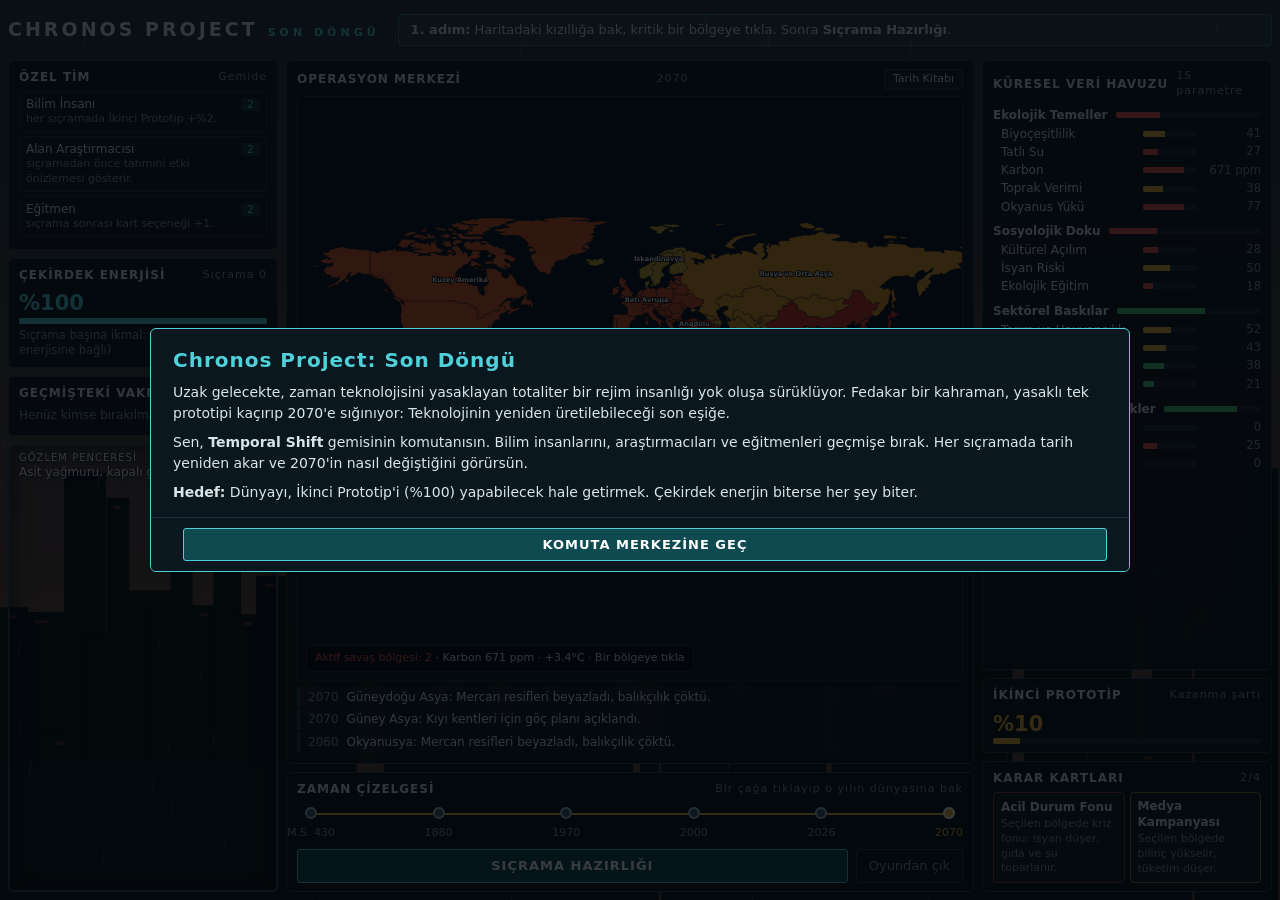
==== index.html @ d7870b5b "Oynanabilir ilk surumu ekle Harita, paneller, sicrama planlayici, saha olaylari, tarih tekrari, kele" ====
<!DOCTYPE html>
<html lang="tr">
<head>
<meta charset="utf-8">
<title>Chronos Project: Son Döngü</title>
<meta name="viewport" content="width=device-width, initial-scale=1">
<link rel="stylesheet" href="css/style.css">
</head>
<body>
<canvas id="window"></canvas>
<div id="app">
  <header><h1>CHRONOS PROJECT<span>SON DÖNGÜ</span></h1><div id="guide"></div></header>

  <aside id="left">
    <section class="panel" id="crew"></section>
    <section class="panel" id="core"></section>
    <section class="panel" id="drops"></section>
    <section id="view"><span>GÖZLEM PENCERESİ</span><small id="viewTxt"></small></section>
  </aside>

  <main>
    <section class="panel" id="ops">
      <div class="ptitle"><b>OPERASYON MERKEZİ</b><span id="yearLabel">2070</span>
        <div class="tabs"><button id="btnBook">Tarih Kitabı</button></div></div>
      <div id="mapWrap"><svg id="map"></svg><div id="mapLegend"></div></div>
      <div id="ticker"></div>
    </section>
    <section class="panel" id="timeline">
      <div class="ptitle"><b>ZAMAN ÇİZELGESİ</b><span id="tlHint">Bir çağa tıklayıp o yılın dünyasına bak</span></div>
      <div id="tlBar"></div>
      <div class="tlBtns"><button id="btnJump" class="primary">SIÇRAMA HAZIRLIĞI</button><button id="btnEnd" class="ghost">Oyundan çık</button></div>
    </section>
  </main>

  <aside id="right">
    <section class="panel" id="pool"></section>
    <section class="panel" id="proto"></section>
    <section class="panel" id="hand"></section>
  </aside>
</div>
<div id="modal" class="hidden"><div id="modalBox"></div></div>
<script src="src/map-data.js"></script>
<script src="src/data.js"></script>
<script src="src/sim.js"></script>
<script src="src/game.js"></script>
<script src="src/ui.js"></script>
</body>
</html>
---- css/style.css ----
:root{--bg:#070c10;--panel:rgba(10,20,27,.86);--line:#27414d;--txt:#d8e6ea;--dim:#7f98a2;--cy:#4fd1d9;--grn:#49c97b;--amb:#e6b23c;--red:#e5534b;--blu:#4b8fe0}
*{box-sizing:border-box}
html,body{margin:0;height:100%;background:var(--bg);color:var(--txt);font:13px/1.35 "Segoe UI",system-ui,sans-serif;overflow:hidden}
canvas#window{position:fixed;inset:0;width:100%;height:100%;z-index:0}
#app{position:relative;z-index:1;height:100vh;display:grid;grid-template:44px minmax(0,1fr)/270px minmax(0,1fr) 290px;gap:8px;padding:8px}
header{grid-column:1/-1;display:flex;align-items:center;gap:18px}
h1{margin:0;font-size:19px;letter-spacing:3px;font-weight:700;white-space:nowrap}
h1 span{font-size:11px;letter-spacing:4px;color:var(--cy);margin-left:10px;font-weight:600}
#guide{flex:1;padding:6px 12px;background:rgba(79,209,217,.09);border:1px solid rgba(79,209,217,.35);border-radius:4px;font-size:13px;min-height:30px}
aside,main{display:flex;flex-direction:column;gap:8px;min-height:0}
.panel{background:var(--panel);border:1px solid var(--line);border-radius:5px;padding:8px 10px;backdrop-filter:blur(2px)}
.ptitle{display:flex;justify-content:space-between;align-items:center;gap:8px;font-size:11px;letter-spacing:1px;color:var(--dim);margin-bottom:6px}
.ptitle b{color:var(--txt);font-size:12px;font-weight:700;white-space:nowrap}
#ops{flex:1;display:flex;flex-direction:column;min-height:0}
#mapWrap{flex:1;position:relative;min-height:0;background:#06121b;border:1px solid #1c2f3a;border-radius:3px;overflow:hidden}
svg#map{width:100%;height:100%;display:block}
.region{stroke:#091218;stroke-width:.5;cursor:pointer;transition:fill .35s}
.region:hover{stroke:#fff;stroke-width:1}
.region.sel{stroke:var(--cy);stroke-width:1.6}
.regLabel{font-size:10px;fill:#fff;paint-order:stroke;stroke:#000;stroke-width:2.5px;pointer-events:none;text-anchor:middle;font-weight:600}
.pin{pointer-events:none}
#mapLegend{position:absolute;left:8px;bottom:8px;font-size:11px;background:rgba(5,12,18,.8);padding:5px 8px;border:1px solid #1c2f3a;border-radius:3px;max-width:60%}
#ticker{height:68px;overflow:hidden;font-size:12px;margin-top:6px}
#ticker div{padding:2px 8px;border-left:3px solid var(--line);margin-bottom:2px;background:rgba(255,255,255,.03);white-space:nowrap;overflow:hidden;text-overflow:ellipsis}
#ticker .good{border-color:var(--grn)}#ticker .bad{border-color:var(--red);background:rgba(229,83,75,.12)}
#ticker i{color:var(--dim);font-style:normal;margin-right:8px}
#tlBar{position:relative;height:42px;margin:0 14px}
#tlBar .ln{position:absolute;top:10px;left:0;right:0;height:2px;background:var(--line)}
#tlBar .now{position:absolute;top:10px;left:0;height:2px;background:var(--amb)}
.tick{position:absolute;top:0;transform:translateX(-50%);text-align:center;cursor:pointer;background:none;border:0;color:var(--txt);padding:0;font:inherit}
.tick b{display:block;width:12px;height:12px;margin:4px auto;border-radius:50%;background:#3b5a68;border:2px solid #9fc0cc}
.tick.on b{background:var(--amb);border-color:#fff}
.tick small{font-size:11px;color:var(--dim)}.tick.on small{color:var(--amb)}
.dropDot{position:absolute;top:6px;width:6px;height:10px;transform:translateX(-50%);border-radius:1px}
.tlBtns{display:flex;gap:8px;margin-top:4px}
button{background:#14262f;color:var(--txt);border:1px solid var(--line);border-radius:3px;padding:7px 12px;font:inherit;cursor:pointer}
button:hover:not(:disabled){border-color:var(--cy)}
button:disabled{opacity:.42;cursor:not-allowed}
button.primary{background:#0e4a50;border-color:var(--cy);font-weight:700;letter-spacing:1px;flex:1;color:#fff}
button.primary:hover:not(:disabled){background:#14646c}
button.ghost{background:none;color:var(--dim)}
.tabs button{padding:2px 8px;font-size:11px}
.bar{height:6px;background:#1b2c35;border-radius:2px;overflow:hidden}
.bar i{display:block;height:100%}
.pgroup{margin-bottom:5px}
.pgroup summary{cursor:pointer;display:flex;align-items:center;gap:8px;font-size:12px;font-weight:600;list-style:none;padding:2px 0}
.pgroup summary::-webkit-details-marker{display:none}
.pgroup summary .bar{flex:1}
.prow{display:grid;grid-template-columns:1fr 54px 58px;gap:6px;align-items:center;font-size:12px;padding:1px 0 1px 8px}
.prow .val{text-align:right;color:var(--dim);white-space:nowrap;font-size:11.5px}
.delta{font-size:11px}
.up{color:var(--grn)}.dn{color:var(--red)}
#pool{flex:1;overflow:auto;min-height:0}
.crewRow{display:flex;justify-content:space-between;gap:6px;padding:4px 6px;border:1px solid #1c2f3a;margin-bottom:4px;border-radius:3px;font-size:12px}
.crewRow small{display:block;color:var(--dim);font-size:11px}
.badge{font-size:11px;padding:0 6px;border-radius:2px;background:#14323a;color:var(--cy);white-space:nowrap;height:18px}
.badge.vet{background:#3a3214;color:var(--amb)}
#drops{overflow:auto;max-height:190px;flex:0 1 auto;min-height:60px}
#view{flex:1;min-height:70px;border:2px solid #2d4552;border-radius:5px;padding:5px 9px;font-size:10px;letter-spacing:1px;color:#e7f3f6;text-shadow:0 1px 3px #000;box-shadow:inset 0 0 22px #000a}
#view small{display:block;letter-spacing:0;font-size:12px}
.dropRow{padding:4px 6px;border-left:3px solid var(--cy);margin-bottom:4px;background:rgba(255,255,255,.03);font-size:12px}
.dropRow.dead{border-color:var(--red);opacity:.75}.dropRow.off{border-color:var(--amb)}
.dropRow button{padding:1px 7px;font-size:11px;float:right}
.dropRow small{color:var(--dim);display:block}
.big{font-size:21px;font-weight:700}
#core .big{color:var(--cy)}
#protoVal{color:var(--amb)}
.cards{display:grid;grid-template-columns:repeat(2,1fr);gap:5px}
.card{border:1px solid var(--line);border-radius:4px;padding:5px 7px;background:#101d25;cursor:pointer;font-size:11px;text-align:left;color:var(--dim);min-height:56px}
.card b{display:block;color:var(--txt);font-size:12px;margin-bottom:2px}
.card.red{border-color:#8f3a35}.card.amber{border-color:#8f7330}.card.green{border-color:#2f7f50}.card.blue{border-color:#2f5f96}
.card:hover{background:#17303b}
#modal{position:fixed;inset:0;z-index:5;background:rgba(2,6,9,.78);display:flex;align-items:center;justify-content:center;padding:16px}
#modal.hidden{display:none}
#modalBox{background:#0b171f;border:1px solid var(--cy);border-radius:6px;padding:18px 22px;max-width:980px;width:100%;max-height:94vh;overflow:auto}
#modalBox h2{margin:0 0 8px;letter-spacing:1px;font-size:20px;color:var(--cy)}
#modalBox h3{margin:12px 0 5px;font-size:13px;color:var(--amb);letter-spacing:.5px}
.lead{font-size:14px;line-height:1.5;margin:0 0 8px}
.optGrid{display:grid;grid-template-columns:repeat(auto-fit,minmax(150px,1fr));gap:6px}
.opt{background:#101d25;border:1px solid var(--line);border-radius:4px;padding:7px 9px;color:var(--dim);font-size:12px;text-align:left}
.opt b{display:block;color:var(--txt);font-size:13px;margin-bottom:2px}
.opt.sel{border-color:var(--cy);background:#0f3238}
.opt:disabled b{color:var(--dim)}
.mfoot{display:flex;justify-content:space-between;align-items:center;gap:10px;margin:14px -22px -18px;padding:10px 22px;position:sticky;bottom:-18px;background:#0b171f;border-top:1px solid #1c2f3a}
.chain{border-left:2px solid var(--amb);padding-left:10px;margin:6px 0}
.chain div{padding:2px 0;font-size:13px}
.chain i{color:var(--amb);font-style:normal;font-weight:700;margin-right:8px}
.chain .bad i{color:var(--red)}
.cols{display:grid;grid-template-columns:1fr 1fr;gap:18px}
.stat{display:flex;justify-content:space-between;padding:2px 0;border-bottom:1px solid #16262f;font-size:13px}
.budget{display:flex;height:16px;border-radius:2px;overflow:hidden;margin:3px 0}
.budget i{display:block}
.legend{font-size:11px;color:var(--dim);display:flex;flex-wrap:wrap;gap:8px}
.legend b{display:inline-block;width:9px;height:9px;margin-right:3px;border-radius:1px}
.proj{display:flex;justify-content:space-between;font-size:12px;padding:1px 0}
.fieldImg{width:100%;height:170px;object-fit:cover;border-radius:4px;margin-bottom:8px;object-position:center 40%}
.quote{font-size:17px;font-style:italic;text-align:center;margin:14px 20px;color:#e9f2f4}
.quote small{display:block;font-size:12px;color:var(--dim);margin-top:4px;font-style:normal}
.warn{background:rgba(229,83,75,.14);border:1px solid var(--red);padding:7px 10px;border-radius:4px;margin:6px 0;font-size:13px}
@media (max-height:760px){#ticker{height:40px}#crew .crewRow small{display:none}}
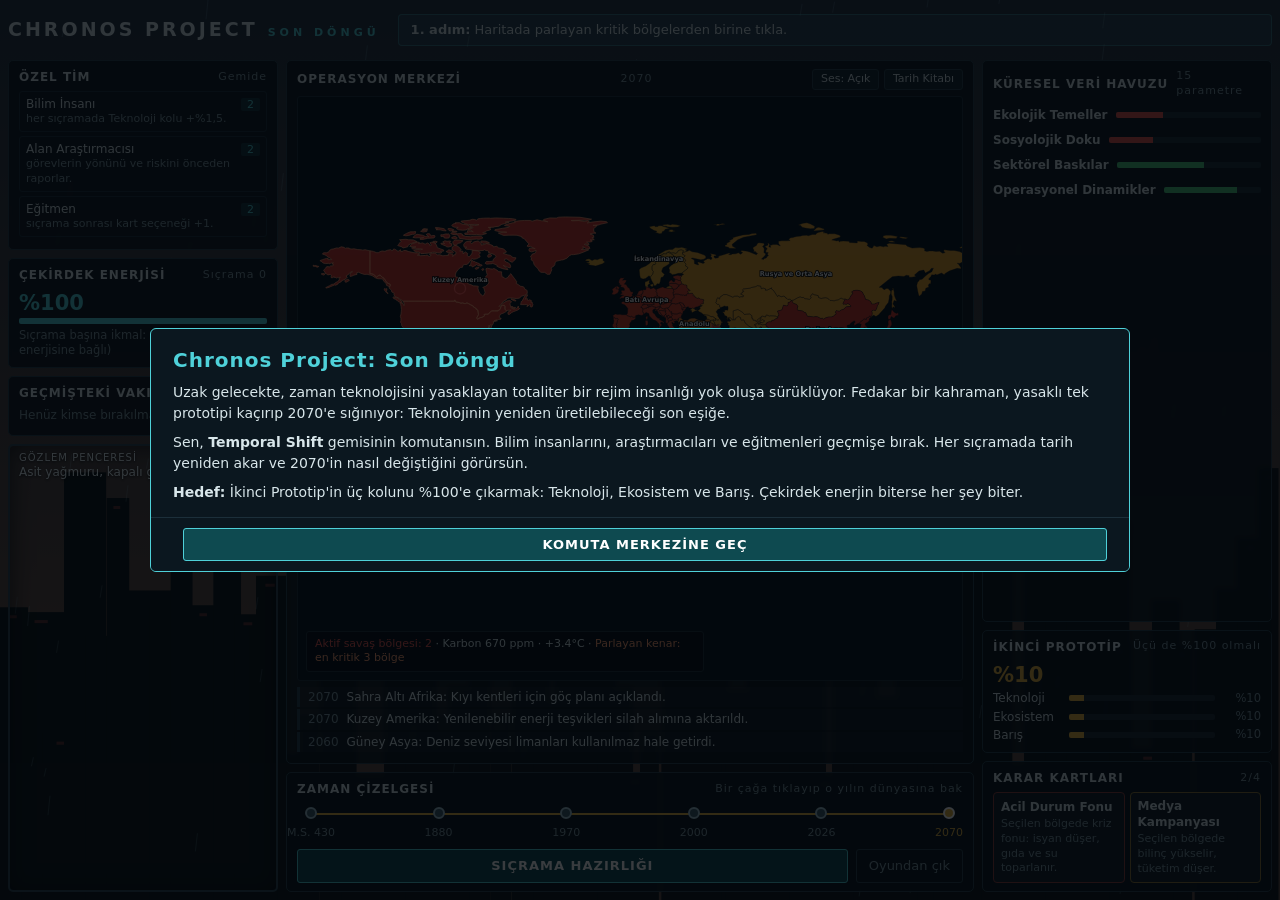
==== commit 3dcebe00: "Gorev kartlari, akimlar ve gecmisi degistirme sistemini ekle Yol secimi yerine bolgeye gore 3 gorev," ====
--- a/index.html
+++ b/index.html
@@ -21,7 +21,7 @@
   <main>
     <section class="panel" id="ops">
       <div class="ptitle"><b>OPERASYON MERKEZİ</b><span id="yearLabel">2070</span>
-        <div class="tabs"><button id="btnBook">Tarih Kitabı</button></div></div>
+        <div class="tabs"><button id="btnMute">Ses: Açık</button> <button id="btnBook">Tarih Kitabı</button></div></div>
       <div id="mapWrap"><svg id="map"></svg><div id="mapLegend"></div></div>
       <div id="ticker"></div>
     </section>
@@ -41,6 +41,7 @@
 <div id="modal" class="hidden"><div id="modalBox"></div></div>
 <script src="src/map-data.js"></script>
 <script src="src/data.js"></script>
+<script src="src/content.js"></script>
 <script src="src/sim.js"></script>
 <script src="src/game.js"></script>
 <script src="src/ui.js"></script>
--- a/css/style.css
+++ b/css/style.css
@@ -98,3 +98,29 @@
 .quote small{display:block;font-size:12px;color:var(--dim);margin-top:4px;font-style:normal}
 .warn{background:rgba(229,83,75,.14);border:1px solid var(--red);padding:7px 10px;border-radius:4px;margin:6px 0;font-size:13px}
 @media (max-height:760px){#ticker{height:40px}#crew .crewRow small{display:none}}
+
+.region.crisis{stroke:#ff9d6e;stroke-width:1.1;animation:crisis 1.6s ease-in-out infinite}
+@keyframes crisis{50%{stroke-width:2.2;stroke:#ffd0b5}}
+.curLayer{fill:url(#stripe);pointer-events:none;transition:opacity .3s}
+.deltaLabel{font-size:15px;font-weight:800;text-anchor:middle;paint-order:stroke;stroke:#000;stroke-width:3px;pointer-events:none}
+.deltaLabel.pos{fill:#6dff9c}.deltaLabel.neg{fill:#ff7b72}
+.new{color:#6dff9c;font-size:10px;letter-spacing:.5px}
+.stepBar{display:flex;gap:5px;margin-bottom:10px}.stepBar i{flex:1;height:3px;background:#1c2f3a;border-radius:2px}.stepBar i.on{background:var(--cy)}
+.opt{cursor:pointer}.opt:hover:not(:disabled){border-color:var(--cy);background:#13303a}
+.opt.crit{border-color:#8f4a35}
+.eraGrid{grid-template-columns:repeat(5,1fr)}
+.missionGrid{grid-template-columns:repeat(3,1fr)}
+.mission{padding:12px;font-size:13px;line-height:1.4;position:relative}
+.mission b{font-size:15px;margin:4px 0}
+.roleTag{font-size:10.5px;padding:1px 7px;border-radius:2px;background:#14323a;color:var(--cy)}
+.roleTag.res{background:#3a3214;color:var(--amb)}.roleTag.edu{background:#143a22;color:#7fe39f}
+.intel{margin-top:8px;padding-top:6px;border-top:1px solid #1f3743;font-size:11.5px;color:#9fc0cc}
+.costTag{color:var(--amb);font-size:11.5px}
+.tg{display:inline-block;font-style:normal;font-size:11px;margin:4px 4px 0 0;padding:0 6px;border-radius:2px;background:#16262f}
+.cause{display:block;color:var(--dim);font-size:11.5px;margin-left:46px}
+.mini{padding:0 7px;font-size:11px;margin-left:6px;background:#0e4a50;border-color:var(--cy)}
+.stat.big2{font-size:14px;padding:3px 0}
+.flat{color:var(--dim)}
+.mile{color:var(--amb);font-size:13.5px;font-weight:600;padding:1px 0}
+.more{margin-top:8px;font-size:12px}.more summary{cursor:pointer;color:var(--cy)}
+.trackRow{grid-template-columns:70px 1fr 40px;padding-left:0}
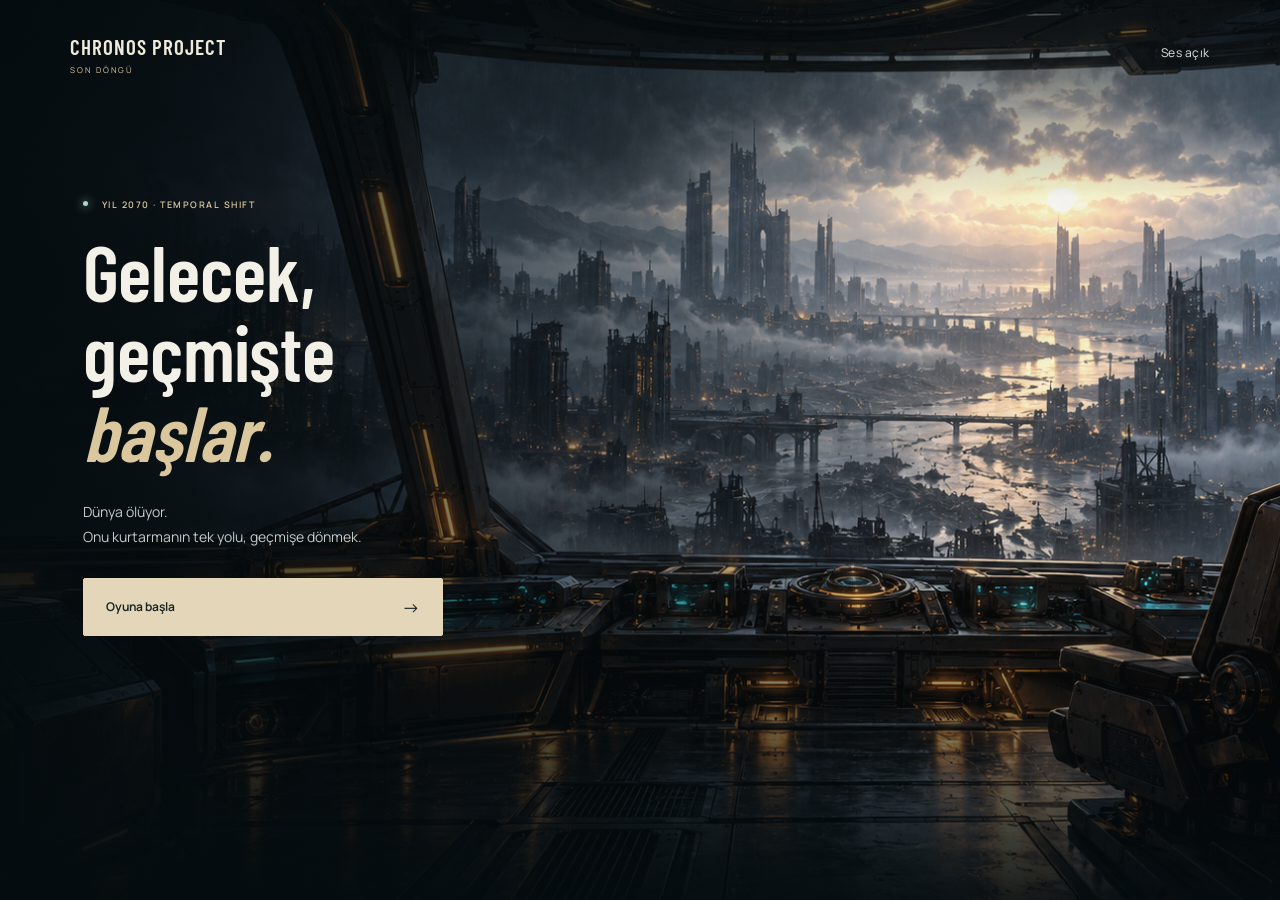
==== commit 07d3ea37: "Guncel oyunu depo kokune tasi, eski surumu kaldir Eski kok surumu git gecmisinde duruyor (cad9f5b). " ====
--- a/index.html
+++ b/index.html
@@ -5,6 +5,9 @@
 <title>Chronos Project: Son Döngü</title>
 <meta name="viewport" content="width=device-width, initial-scale=1">
 <link rel="stylesheet" href="css/style.css">
+<link rel="stylesheet" href="css/cinema.css">
+<link rel="stylesheet" href="css/hud.css">
+<link rel="stylesheet" href="css/story.css">
 </head>
 <body>
 <canvas id="window"></canvas>
@@ -14,36 +17,46 @@
   <aside id="left">
     <section class="panel" id="crew"></section>
     <section class="panel" id="core"></section>
-    <section class="panel" id="drops"></section>
+    <details class="panel drawer" id="legacyDrawer"><summary>Geçmişteki görevler <span id="legacyCount">0</span></summary><div id="drops"></div></details>
     <section id="view"><span>GÖZLEM PENCERESİ</span><small id="viewTxt"></small></section>
   </aside>
 
   <main>
     <section class="panel" id="ops">
       <div class="ptitle"><b>OPERASYON MERKEZİ</b><span id="yearLabel">2070</span>
-        <div class="tabs"><button id="btnMute">Ses: Açık</button> <button id="btnBook">Tarih Kitabı</button></div></div>
+        <div class="tabs"><button id="btnBridge">Gemi</button><button id="btnMute">Ses: Açık</button> <button id="btnBook">Tarih Kitabı</button> <button id="btnAch">Başarımlar</button></div></div>
+      <div id="pulse" aria-label="Dünya Nabzı: hedefleri besleyen göstergeler"></div>
       <div id="mapWrap"><svg id="map"></svg><div id="mapLegend"></div></div>
       <div id="ticker"></div>
     </section>
     <section class="panel" id="timeline">
       <div class="ptitle"><b>ZAMAN ÇİZELGESİ</b><span id="tlHint">Bir çağa tıklayıp o yılın dünyasına bak</span></div>
       <div id="tlBar"></div>
-      <div class="tlBtns"><button id="btnJump" class="primary">SIÇRAMA HAZIRLIĞI</button><button id="btnEnd" class="ghost">Oyundan çık</button></div>
+      <div class="shiftBar" id="shiftBar"></div>
+      <div class="tlBtns"><button id="btnJump" class="primary">SIÇRAMA HAZIRLIĞI</button><button id="btnSave">Kaydet</button><button id="btnEnd" class="ghost">Döngüyü bitir</button></div>
+      <p id="saveStatus" role="status"></p>
     </section>
   </main>
 
   <aside id="right">
-    <section class="panel" id="pool"></section>
     <section class="panel" id="proto"></section>
-    <section class="panel" id="hand"></section>
+    <details class="panel drawer" id="cardDrawer"><summary>Karar kartları <span id="cardCount">2</span></summary><div id="hand"></div></details>
+    <details class="panel drawer" id="dataDrawer"><summary>Dünya verileri <span>15</span></summary><div id="pool"></div></details>
   </aside>
 </div>
-<div id="modal" class="hidden"><div id="modalBox"></div></div>
+<div id="modal" class="hidden" role="dialog" aria-modal="true"><div id="modalBox" tabindex="-1"></div></div>
 <script src="src/map-data.js"></script>
 <script src="src/data.js"></script>
 <script src="src/content.js"></script>
 <script src="src/sim.js"></script>
 <script src="src/game.js"></script>
+<script src="src/experience.js"></script>
+<script src="src/scene-data.js"></script>
+<script src="src/save.js"></script>
+<script src="src/scene-audio.js"></script>
+<script src="src/hud.js"></script>
+<script src="src/narrative.js"></script>
+<script src="src/cinema.js"></script>
 <script src="src/ui.js"></script>
 </body>
 </html>
--- a/css/style.css
+++ b/css/style.css
@@ -124,3 +124,104 @@
 .mile{color:var(--amb);font-size:13.5px;font-weight:600;padding:1px 0}
 .more{margin-top:8px;font-size:12px}.more summary{cursor:pointer;color:var(--cy)}
 .trackRow{grid-template-columns:70px 1fr 40px;padding-left:0}
+#saveStatus{font-size:10px;color:var(--dim);line-height:1.4;min-height:14px;margin:7px 0 0}
+.saveNote{font-size:12px;color:var(--cy);line-height:1.5}
+.resourceLedger{margin:12px 0;padding:10px 0;border-top:1px solid var(--line)}.resourceLedger p{font-size:12px;color:var(--dim);margin:7px 0;line-height:1.6}
+
+/* Komuta: harita ana çalışma alanı, ikincil bilgiler isteğe bağlı. */
+:root{--dim:#a1b4bd}
+#app{grid-template-columns:230px minmax(0,1fr) 270px;grid-template-rows:minmax(44px,auto) minmax(0,1fr);gap:12px;padding:12px}
+.panel{border-color:#20343e;padding:12px;background:rgba(10,20,27,.94)}
+#right,#left{overflow-y:auto;scrollbar-width:thin}
+#right #proto{order:0}#right #cardDrawer{order:1}#right #dataDrawer{order:2}
+#proto .big{display:block;font-size:30px;margin:8px 0 12px}
+.trackRow{padding:8px 0;border-bottom:1px solid #20343e}
+.crewRow{border:0;border-bottom:1px solid #20343e;padding:7px 0;margin:0}
+.crewRow small{margin-top:3px}
+#view{min-height:110px;margin-top:8px;border:1px solid #314852}
+#ticker{margin-top:10px}
+.drawer{flex:0 0 auto}
+.drawer>summary{display:flex;justify-content:space-between;align-items:center;gap:8px;cursor:pointer;list-style:none;font-weight:600;font-size:12px;min-height:24px}
+.drawer>summary::-webkit-details-marker{display:none}
+.drawer>summary:before{content:'+';color:var(--cy);font-size:17px;font-weight:400}
+.drawer[open]>summary:before{content:'−'}
+.drawer>summary>span{margin-left:auto;color:var(--dim);font-size:11px}
+.drawer[open]>summary{margin-bottom:12px}
+#pool,#hand,#drops{overflow:visible;max-height:none;min-height:0}
+#pool>.ptitle,#hand>.ptitle,#drops>.ptitle{display:none}
+.pgroup summary{padding:7px 0}
+.pgroup summary:before{content:'▸';color:var(--cy)}.pgroup[open] summary:before{content:'▾'}
+.cards{grid-template-columns:1fr}
+.card{min-height:58px;padding:10px;font-size:12px}
+.missionDesc{display:block}
+.missionWhy{display:block;margin-top:12px;padding-top:10px;border-top:1px solid var(--line);font-size:12px;line-height:1.55;color:#bfd0d8}
+.missionWhy strong{display:block;font-size:11px;color:var(--cy);margin-bottom:4px}
+.regionChoices{grid-template-columns:repeat(4,minmax(0,1fr))}
+.eyebrow{display:block;color:var(--cy);font-size:11px;font-weight:650;letter-spacing:1.3px;margin:0 0 10px}
+.muted{color:var(--dim);font-size:12px;line-height:1.5}
+.tutorialNote{border-left:2px solid var(--cy);padding:8px 12px;background:#0f252d;color:#bfdae2;font-size:13px;line-height:1.6;margin:14px 0}
+.introSteps{display:grid;grid-template-columns:repeat(3,minmax(0,1fr));list-style:none;counter-reset:steps;padding:0;margin:24px 0;gap:24px}
+.introSteps li{counter-increment:steps;line-height:1.5}
+.introSteps li:before{content:'0' counter(steps);display:block;font-size:24px;color:var(--cy);margin-bottom:10px}
+.introSteps b,.introSteps span{display:block}.introSteps span{color:var(--dim);margin-top:5px}
+.briefing{display:grid;grid-template-columns:1.5fr 1fr;gap:28px;line-height:1.6}
+.briefing dl{margin:0}.briefing dl div{padding:10px 0;border-bottom:1px solid var(--line)}
+.briefing dt{font-size:11px;color:var(--dim)}.briefing dd{margin:2px 0 0;font-weight:600}
+#modalBox{max-width:900px;padding:26px 30px;border-color:#37545d;animation:dialogIn .18s ease-out}
+#modalBox h2{font-size:24px;letter-spacing:0;margin-bottom:16px}
+.mfoot{margin:22px -30px -26px;padding:14px 30px;bottom:-26px}
+.mfoot .primary{flex:0 1 auto;min-width:180px}
+.missionGrid{align-items:stretch}.mission{padding:16px}
+.opt{line-height:1.5;transition:background .16s,border-color .16s,transform .16s}
+.opt:hover:not(:disabled){transform:translateY(-2px)}
+.reportStory>section{padding:16px 0;border-bottom:1px solid var(--line)}
+.reportStory>section:first-child{padding-top:0}
+.reportStory .eyebrow{margin-bottom:8px}
+#modalBox .reportStory h3{color:var(--txt);font-size:17px;margin:0 0 8px;line-height:1.5}
+.decisionList{color:var(--dim);padding-left:18px;margin:0;font-size:12px;line-height:1.7}
+.reportStory .chain{margin:0}.reportStory .chain div{line-height:1.7;padding:4px 0}
+.outcome{padding:7px 0;font-size:14px;gap:12px}.outcome b{font-variant-numeric:tabular-nums}
+.reportProgress{padding:4px 0 12px}.reportProgress .stat{padding:6px 0}
+.more{margin:14px 0}.more>summary{padding:8px 0}
+.bar i{transition:width .45s ease-out}
+.region.tutorialTarget{stroke:var(--cy);stroke-width:2.5;animation:targetPulse 2s ease-in-out infinite}
+button:focus-visible,summary:focus-visible,.region:focus-visible{outline:2px solid var(--cy);outline-offset:4px}
+#modalBox:focus{outline:none}
+@keyframes dialogIn{from{opacity:0;transform:translateY(8px)}to{opacity:1;transform:translateY(0)}}
+@keyframes targetPulse{50%{stroke:#e9ffff;stroke-width:4}}
+@media(max-width:1150px){
+  #app{grid-template-columns:200px minmax(0,1fr) 235px;gap:8px;padding:8px}
+  header{gap:10px}h1{font-size:16px;letter-spacing:1px}h1 span{display:block;margin-left:0;font-size:10px}
+  #guide{font-size:12px}.panel{padding:9px}.tabs{display:flex;gap:4px}.ptitle{flex-wrap:wrap}
+  .prow{grid-template-columns:1fr 40px 58px;padding-left:0}.trackRow{grid-template-columns:65px 1fr 35px}
+  .eraGrid{grid-template-columns:repeat(3,minmax(0,1fr))}
+}
+@media(max-width:900px){
+  html,body{height:auto;min-height:100%;overflow:auto}
+  #app{height:auto;min-height:100svh;grid-template-columns:minmax(0,1fr) minmax(0,1fr);grid-template-rows:auto auto auto;gap:12px;padding:12px}
+  header{grid-column:1/-1;align-items:flex-start}#guide{min-width:0}
+  main{grid-column:1/-1;grid-row:2;min-width:0}#left{grid-column:1;grid-row:3}#right{grid-column:2;grid-row:3}
+  #mapWrap{flex:none;height:clamp(260px,45vw,440px)}#view{min-height:100px}
+  .missionGrid{grid-template-columns:1fr}.missionWhy{margin-top:8px;padding-top:8px}.mission{padding:12px}
+  .regionChoices{grid-template-columns:repeat(3,minmax(0,1fr))}
+  #modalBox{padding:20px}.mfoot{margin:20px -20px -20px;padding:12px 20px;bottom:-20px}
+  .briefing{gap:18px}.outcome{font-size:13px}
+}
+@media(max-width:560px){
+  header{flex-direction:column}h1 span{display:inline;margin-left:8px}#guide{width:100%}
+  #app{grid-template-columns:minmax(0,1fr);padding:8px;gap:8px}
+  #left,#right,main{grid-column:1}#right{grid-row:3}#left{grid-row:4}
+  #mapWrap{height:260px}#mapLegend{max-width:90%;font-size:10px}#ticker{height:54px}
+  .regLabel{font-size:9px}.cols,.briefing,.introSteps{grid-template-columns:1fr}
+  .introSteps{gap:14px;margin:18px 0}.introSteps li{position:relative;padding-left:34px}.introSteps li:before{position:absolute;left:0;font-size:18px}
+  .eraGrid,.regionChoices{grid-template-columns:repeat(2,minmax(0,1fr))}
+  .briefing dl{display:flex;flex-wrap:wrap;gap:16px}.briefing dl div{flex:1}
+  #modal{padding:8px}#modalBox{max-height:calc(100svh - 16px);padding:18px}
+  #modalBox h2{font-size:21px}.mfoot{margin:18px -18px -18px;padding:10px 18px;bottom:-18px;flex-wrap:wrap}
+  .mfoot .primary{min-width:0;flex:1}.mfoot .muted{flex-basis:100%}
+  .outcome{flex-wrap:wrap}.stat{gap:8px}.stat>span:last-child{text-align:right}
+  .fieldImg{height:130px}.cards{grid-template-columns:repeat(2,minmax(0,1fr))}
+}
+@media(prefers-reduced-motion:reduce){
+  *,*:before,*:after{animation:none!important;transition:none!important;scroll-behavior:auto!important}
+}
--- a/css/cinema.css
+++ b/css/cinema.css
@@ -0,0 +1,197 @@
+/* Sinematik ilk görev: tek mekân, sakin bilgi hiyerarşisi. */
+#cinema[hidden]{display:none!important}
+#cinema{position:fixed;inset:0;z-index:20;isolation:isolate;overflow:auto;background:#080d10;color:#f2eee5;font-family:"Segoe UI",system-ui,sans-serif;--future:0;--protection:0;--green-opacity:0;--journey:0;--gold:#dbc79d;--ink:#10191b}
+#cinema:focus{outline:none}
+#cinema *{box-sizing:border-box}
+#cinema .cResearcher{display:flex;flex-direction:row}
+#cinema .cDebrief,#cinema .cHomeState{display:block}
+.cArt,.cFog,.cMotes,.cShade{position:absolute;inset:0;pointer-events:none;z-index:-1;overflow:hidden}
+.cArt{transform:scale(1.035);animation:cDrift 25s ease-in-out infinite alternate}
+.cArt img{position:absolute;inset:0;width:100%;height:100%;object-fit:cover;object-position:50% 46%;user-select:none}
+.cDry{opacity:var(--future)}.cProtected{opacity:var(--green-opacity)}
+.cDry,.cProtected{transition:opacity 1.2s ease}
+.cRiverShimmer{position:absolute;inset:0;clip-path:polygon(56% 28%,60% 29%,57% 33%,50% 38%,55% 44%,64% 49%,64% 55%,78% 65%,100% 69%,100% 80%,81% 73%,68% 63%,60% 57%,57% 51%,48% 46%,45% 42%,48% 37%,54% 32%);background:repeating-linear-gradient(174deg,transparent 0 12px,#e7f2d93a 13px,transparent 14px 21px);opacity:.09;mix-blend-mode:screen;animation:cRiver 12s linear infinite}
+.cFog{opacity:.12;background:radial-gradient(ellipse at 70% 38%,#d7d9ca90,transparent 55%);transform:scale(1.3);animation:cFog 30s ease-in-out infinite alternate;mix-blend-mode:screen}
+.cShade{background:linear-gradient(90deg,rgba(5,12,15,.92),rgba(5,12,15,.52) 36%,rgba(5,12,15,.04) 73%),linear-gradient(0deg,rgba(5,12,15,.93),transparent 40%,transparent 78%,rgba(5,12,15,.7))}
+.cHeader{position:absolute;top:0;left:0;right:0;display:flex;align-items:center;justify-content:space-between;padding:30px 5.5%;gap:24px}
+.cBrand{font-size:13px;letter-spacing:3px;font-weight:700;line-height:1.6;color:#f0eada}
+.cBrand span{display:block;color:var(--gold);font-size:9px;letter-spacing:5px;font-weight:400}
+.cTools{display:flex;gap:22px;align-items:center}
+#cinema .cTools button{font-size:11px;letter-spacing:.5px;color:#e0e5df;border:0;background:none;padding:8px 0;min-height:36px}
+.cTools button span{color:var(--gold);margin-left:8px}
+.cIntroCopy{position:absolute;top:22%;left:6.5%;width:47%;max-width:650px}
+.cKicker{font-size:10px;letter-spacing:2.2px;line-height:1.6;color:var(--gold);margin:0 0 20px;font-weight:600}
+.cKicker i{display:inline-block;width:5px;height:5px;background:#b0d7cc;border-radius:50%;margin:0 10px 2px 0;box-shadow:0 0 10px #b0d7cc}
+#cinema h1,#cinema h2{font-family:Georgia,"Times New Roman",serif;font-weight:400;letter-spacing:-2px;line-height:1.02;margin:0;color:#f3f0e8;text-wrap:balance;white-space:normal}
+#cinema h1{font-size:clamp(58px,min(6.1vw,calc(var(--scene-height) * .1)),100px)}
+#cinema h1 em{font-weight:400;color:#dbc79d}
+.cSynopsis{font-size:clamp(13px,1vw,16px);line-height:1.75;color:#c1cbc8;margin:28px 0}
+.cLore{font-size:11px;line-height:1.8;max-width:370px;color:#b2c1bc;margin:0 0 24px}
+.cSaveSummary{font-size:9px;letter-spacing:1px;color:#d9cda9;margin:16px 0}
+.cSaveNote{font-size:10px;line-height:1.7;color:#b5c7bc;max-width:390px;margin:14px 0}
+#cinema[data-mode=intro][data-has-save=true] h1{font-size:clamp(50px,min(5vw,calc(var(--scene-height) * .09)),82px)}
+#cinema[data-mode=intro][data-has-notice=true] h1{font-size:clamp(50px,min(5vw,calc(var(--scene-height) * .09)),82px)}
+#cinema[data-mode=intro][data-has-save=true] .cLore{display:none}
+#cinema .cPrimary{display:flex;align-items:center;justify-content:space-between;gap:36px;background:#e4d6b8;color:#172324;border:1px solid #e4d6b8;border-radius:2px;padding:16px 22px;min-height:52px;font-size:12px;letter-spacing:.5px;font-weight:650;transition:background .2s,transform .2s;max-width:360px;width:100%;text-align:left}
+#cinema .cPrimary:hover{background:#f0e6ce;transform:translateY(-2px)}
+.cPrimary>span{font-size:18px;font-weight:400}
+#cinema .cText{display:block;background:none;border:0;color:#c6d0cc;font-size:11px;letter-spacing:.3px;padding:12px 0;text-align:left;min-height:40px}
+#cinema button:focus-visible,#cinema summary:focus-visible{outline:2px solid #f0e2bc;outline-offset:5px}
+.cIntroFoot{position:absolute;bottom:35px;left:6.5%;right:5.5%;display:flex;align-items:flex-end;justify-content:space-between;gap:32px;color:#bac6c0}
+.cIntroFoot>span,.cSceneFoot{font-size:9px;letter-spacing:1.5px}
+.cIntroFoot p{font-family:Georgia,serif;font-size:17px;line-height:1.5;margin:0 auto 0 5%;color:#d8dccc}
+.cLocation{position:absolute;right:5.5%;top:18%;display:flex;align-items:flex-end;flex-direction:column;gap:7px;color:#eef0df;text-shadow:0 2px 12px #0008}
+.cLocation>span{font-size:10px;letter-spacing:2px}
+.cLocation>strong{font-family:Georgia,serif;font-size:clamp(40px,5vw,72px);font-weight:400;letter-spacing:-2px}
+.cLocation>small{font-size:8px;letter-spacing:2px;color:#d4d8ca}
+.cBriefCopy{position:absolute;left:6.5%;top:24%;width:38%;max-width:540px}
+#cinema h2{font-size:clamp(34px,4.5vw,72px)}
+.cBriefCopy>p:not(.cKicker){font-size:14px;line-height:1.8;color:#e0e3d9;max-width:480px;margin:22px 0}
+.cBriefCopy>.cSubtle{font-size:12px!important;color:#bbc9c3!important}
+.cMissionFacts{display:flex;gap:32px;margin:28px 0 32px}
+.cMissionFacts span{font-size:12px;white-space:nowrap}.cMissionFacts small{font-size:8px;letter-spacing:1.2px;color:#aebcb6;display:block;margin-bottom:9px}
+.cFieldNote{position:absolute;right:8%;bottom:21%;font-size:11px;line-height:1.75;color:#fff8e8;text-shadow:0 2px 10px #000;display:flex;gap:16px}
+.cFieldNote i{width:22px;height:22px;border:1px solid #dcd1a6;border-radius:50%;box-shadow:0 0 0 8px #c9bf9d18;animation:cPin 3s ease-in-out infinite}
+.cSceneFoot{position:absolute;bottom:22px;left:5.5%;right:5.5%;display:flex;justify-content:space-between;align-items:center;gap:22px;color:#c0c9bc;line-height:1.5}
+.cSceneFoot>span:last-child{font-size:9px;letter-spacing:.3px;text-align:right}
+.cMotes i{position:absolute;left:var(--x);bottom:-15px;width:2px;height:2px;background:#efd4a2;border-radius:50%;opacity:0;animation:cMote var(--life) var(--delay) linear infinite}
+.cDecisionStory{position:absolute;left:6.5%;top:20%;max-width:590px;width:48%}
+#cinema .cDecisionStory h2{font-size:clamp(32px,3.6vw,58px);letter-spacing:-1.5px}
+.cDecisionStory>p:not(.cKicker){font-size:15px;line-height:1.8;color:#e1e3d9;margin:18px 0;max-width:560px}
+.cDecisionStory .cPrevious{font-size:10px!important;color:#b7cbc2!important;margin-top:24px!important}
+.cChoices{position:absolute;bottom:10%;left:6.5%;right:6.5%;display:grid;grid-template-columns:repeat(var(--count),minmax(0,1fr));gap:14px}
+#cinema .cChoice{position:relative;text-align:left;border:1px solid #ced6b93d;background:rgba(10,22,23,.94);backdrop-filter:blur(12px);border-radius:2px;padding:22px 24px;color:#d9dfd3;min-height:210px;transition:background .2s,border-color .2s,transform .2s}
+#cinema .cChoice:hover:not(:disabled),#cinema .cChoice:focus-visible{background:rgba(20,40,38,.97);border-color:#d9c799;transform:translateY(-4px)}
+.cChoiceNum{display:block;font-size:9px;letter-spacing:2px;color:#adbaaf;margin-bottom:12px}
+#cinema .cChoice h3{font-family:Georgia,serif;font-size:clamp(18px,1.5vw,23px);font-weight:400;line-height:1.3;color:#f3ebd4;margin:0 20px 12px 0}
+.cChoiceAction{display:block;font-size:11px;line-height:1.6;color:#c4cfc8;margin-bottom:18px}
+.cChoiceEffect,.cChoiceCost{display:block;font-size:11px;line-height:1.6;margin:9px 0 0}
+.cChoiceEffect{color:#c3dbb9}.cChoiceCost{color:#d8c5a5}
+.cChoiceEffect b,.cChoiceCost b{font-size:7px;letter-spacing:1.6px;display:block;font-weight:600;opacity:.75;margin-bottom:3px}
+.cChoiceArrow{position:absolute;top:20px;right:20px;color:#dbc79d;font-size:18px}
+.cLegacyForecast{display:block;font-size:9px;line-height:1.6;color:#bdcbbd;margin-top:13px;padding-top:10px;border-top:1px solid #c1c8aa26}
+.cLegacyForecast>b{color:#eadab5;white-space:nowrap;font-size:10px;font-weight:500;margin-left:8px}
+.cChoiceNote{display:block;font-size:9px;line-height:1.7;color:#d0c7ae;margin-top:8px}
+.cEnergyLedger{border-top:1px solid #d6dfc825;padding-top:14px;margin:18px 0;color:#c4d1bd}
+.cEnergyLedger>span{font-size:8px;letter-spacing:1px}.cEnergyLedger>b{display:block;font-family:Georgia,serif;font-size:24px;font-weight:400;color:#e9ddbd;margin-top:9px}
+.cEnergyLedger>p{font-size:11px;line-height:1.6;margin:8px 0}.cEnergyLedger>small{font-size:10px;color:#b9cbb5;line-height:1.7}
+#cinema[data-mode=decision] .cShade{background:linear-gradient(90deg,rgba(5,12,15,.9),rgba(5,12,15,.45) 46%,rgba(5,12,15,.02) 82%),linear-gradient(0deg,#050c0f,transparent 85%)}
+.cPlaceMarker{position:absolute;left:61%;top:49%;font-size:9px;letter-spacing:1px;color:#e9e1c3;display:flex;align-items:center;gap:14px;text-shadow:0 2px 8px #000}
+.cPlaceMarker i{width:17px;height:17px;border:1px solid #e7d8aa;box-shadow:0 0 0 8px #d4be8515;border-radius:50%;transition:box-shadow .3s,border-color .3s}
+.cResearcher{position:absolute;right:6%;top:35%;width:27%;max-width:380px;display:flex;align-items:center;gap:15px;text-shadow:0 2px 12px #000}
+.cResearcher>img{width:80px;height:104px;object-fit:contain;object-position:bottom;filter:drop-shadow(0 5px 18px #0009)}
+.cResearcher>div{max-width:240px}.cResearcher span{font-size:8px;letter-spacing:1.6px;color:#dbc79d}
+.cResearcher p{font-family:Georgia,serif;font-size:15px;line-height:1.7;color:#f0e9d5;margin:9px 0 0}
+#cinema[data-mode=decision] .cPlaceMarker{left:54%;top:53%}
+.cNextFocus{border-left:1px solid #cbb98c66;padding-left:12px;margin:18px 0 24px}
+.cNextFocus>b{color:#e1d3ad;font-size:11px;font-weight:550}.cNextFocus p{font-size:10px;line-height:1.8;color:#bfcebc;margin:7px 0 0}
+.cHomeCopy{position:absolute;top:23%;left:6.5%;width:41%;max-width:570px;max-height:calc(var(--scene-height) * .77 - 70px);overflow:auto;scrollbar-width:thin;padding-right:8px}
+.cHomeMetrics{display:flex;gap:32px;margin:30px 0}.cHomeMetrics .cMetric>b{font-size:32px}
+.cHomeCopy .cNextFocus{max-width:450px;margin-bottom:28px}.cHomeCopy .cNextFocus p{font-size:12px}
+.cHomeState{position:absolute;right:6%;top:36%;width:27%;max-width:350px;background:linear-gradient(90deg,transparent,#07101280);padding:0 12px 12px 0}
+#cinema .cHomeState h3{font-family:Georgia,serif;font-size:27px;line-height:1.2;font-weight:400;letter-spacing:-.6px;color:#f1e9d8;margin:0 0 16px}
+.cHomeState .cTracks{margin:18px 0}.cHomeHint{font-size:11px;color:#c2d0c1;line-height:1.8}
+.cHomeLegacy{margin-top:28px;padding-top:18px;border-top:1px solid #d6dfc825}.cHomeLegacy>span{font-size:8px;letter-spacing:1.4px;color:#bac8b7}.cHomeLegacy>b{font-size:13px;font-weight:500;display:block;margin-top:10px;color:#eadfc2}.cHomeLegacy>p{font-size:10px;color:#b5c8b7}
+.cHomeLegacy>small{font-size:10px;color:#d7c69e}
+#cinema[data-preview=tension] .cPlaceMarker i{border-color:#e7a384;box-shadow:0 0 0 25px #e7a38425}
+#cinema[data-preview=care] .cPlaceMarker i{border-color:#b8d9b0;box-shadow:0 0 0 20px #b8d9b025}
+#cinema[data-preview=spread] .cPlaceMarker i{box-shadow:0 0 0 40px #d4be8525}
+.cJourneyCopy{position:absolute;left:6.5%;top:24%;max-width:570px;width:50%}
+#cinema .cJourneyCopy h2{font-size:clamp(36px,4vw,64px);line-height:1.1}
+.cYear{position:absolute;right:7%;top:34%;display:flex;align-items:flex-end;flex-direction:column}
+.cYear b{font-family:Georgia,serif;font-size:clamp(70px,11vw,170px);font-weight:400;letter-spacing:-7px;color:#f3e9cf;text-shadow:0 3px 35px #0006;font-variant-numeric:tabular-nums}
+.cYear span{font-size:9px;letter-spacing:2px;color:#e0e5d5}
+.cTravelTarget{position:absolute;inset:0;z-index:-1;background:url('../assets/cinema/anatolia-430.png') center/cover;opacity:var(--transit,0);transform:scale(calc(1.14 - var(--transit,0) * .1));filter:blur(calc(6px - var(--transit,0) * 6px))}
+.cTravelTarget:after{content:'';position:absolute;inset:0;background:linear-gradient(0deg,#050c0f99,transparent 70%),#050c0f33}
+.cTravelLabel{position:absolute;top:36%;left:0;right:0;text-align:center;text-shadow:0 3px 40px #000}
+#cinema .cTravelLabel h2{font-size:clamp(70px,10vw,150px)}.cTravelLabel>p:last-child{font-size:12px;letter-spacing:3px;color:#f0e9d3}
+.cTimeline{position:absolute;left:6.5%;right:6.5%;bottom:20%;height:26px;display:flex;justify-content:space-between;border-top:1px solid #d6dfc840}
+.cTimeline>span{padding-top:10px;font-size:9px;color:#d8e3cd;letter-spacing:1px}
+.cTimeline>i{position:absolute;top:-1px;height:1px;background:#e7d1a1;left:0;box-shadow:0 0 8px #e7d1a166}
+.cTrace{position:absolute;left:6.5%;bottom:25%;max-width:600px;width:55%;font-size:15px;line-height:1.8;color:#f0eddc}
+.cReplayMetrics{position:absolute;bottom:9%;left:6.5%;display:flex;gap:42px}
+.cMetric>span{display:block;font-size:9px;letter-spacing:1px;color:#c6d2c1;margin-bottom:8px}
+.cMetric>b{font-size:26px;font-family:Georgia,serif;font-weight:400;color:#f3e5c4;font-variant-numeric:tabular-nums}
+.cMetric>b small{font-family:system-ui;font-size:10px;color:#a5b8aa;margin-left:5px}
+#cinema[data-mode=replay] .cArt{animation:none;transform:scale(calc(1.035 + var(--journey) * .045))}
+#cinema[data-mode=replay] .cDry,#cinema[data-mode=replay] .cProtected{transition:opacity .2s linear}
+.cResultCopy{position:absolute;left:6.5%;top:23%;max-width:550px;width:42%}
+#cinema .cResultCopy h2{font-size:clamp(34px,4vw,64px)}
+.cResultCopy>p:not(.cKicker){font-size:13px;line-height:1.8;color:#dce4d5;margin:22px 0}
+#cinema[data-mode=result] .cShade{background:linear-gradient(90deg,#050c0feb,#050c0f80 42%,#050c0f18 56%,#050c0fda 79%),linear-gradient(0deg,#050c0f,transparent 70%)}
+.cCompare{display:inline-flex;gap:2px;padding:3px;border:1px solid #d6dfc840;margin:12px 0 26px}
+#cinema .cCompare button{border:0;border-radius:1px;background:transparent;color:#bbcbbd;font-size:10px;padding:10px 18px}
+#cinema .cCompare .selected{background:#d6dfc820;color:#f4e6bd}
+.cResultMetrics{display:flex;gap:40px;margin-bottom:22px}.cResultMetrics .cMetric>b{font-size:36px}
+.cMetric>em{font-style:normal;font-size:10px;display:block;color:#c9d4bc;margin-top:9px}
+.cTension{display:flex;align-items:baseline;gap:15px;max-width:420px;padding-top:12px;border-top:1px solid #d6dfc825;font-size:11px;color:#c1cfbb}
+.cTension>b{font-size:18px;font-weight:400;color:#e2dfc3}.cTension b small{font-size:9px;margin-left:4px;color:#aebead}
+.cTension>em{font-size:10px;font-style:normal;color:#b5cbb0}.cTension.hasCost>em{color:#e3b194}
+.cResultCopy>.cArtNote{font-size:9px!important;line-height:1.6!important;color:#acbbb0!important;max-width:360px}
+.cDebrief{position:absolute;right:5.5%;top:23%;width:29%;max-width:390px;max-height:calc(var(--scene-height) * .77 - 70px);overflow:auto;scrollbar-width:thin;scrollbar-color:#768378 transparent;padding-right:10px}
+#cinema .cDebrief h3{font-family:Georgia,serif;font-size:30px;line-height:1.1;font-weight:400;letter-spacing:-.8px;color:#f4eddc;margin:0 0 16px}
+.cDebrief>p:not(.cKicker){font-size:11px;color:#c2d0c1;line-height:1.8}
+.cTracks{margin:22px 0}.cTracks>div{display:flex;justify-content:space-between;font-size:11px;padding:9px 0;border-bottom:1px solid #d6dfc825}.cTracks b{font-size:11px;font-weight:500;color:#e6d5ae}.cTracks i{font-style:normal;color:#98aa9b;margin:0 10px}
+.cCardLabel{font-size:9px!important;letter-spacing:1px;text-transform:uppercase;color:#e4d4b0!important}
+.cRewardCards{display:flex;flex-direction:column;gap:6px;margin:12px 0 18px}
+#cinema .cRewardCards button{text-align:left;border:1px solid #b7c4ac3b;background:#0d1c1bd9;padding:10px 12px;font-size:11px;border-radius:1px}
+.cRewardCards b{display:block;color:#e6dfc9;font-size:11px;font-weight:500}.cRewardCards span{display:block;font-size:9px;color:#b6c6b5;line-height:1.6;margin-top:4px}
+#cinema .cRewardCards button:hover{border-color:#dbc79d;background:#1c302ad9}
+#cinema .cDebrief .cPrimary{font-size:11px;padding:13px 18px;min-height:44px}
+#cinema .cDebrief .cText{font-size:10px}
+@keyframes cDrift{from{transform:scale(1.035) translateX(-.4%)}to{transform:scale(1.07) translateX(.4%)}}
+@keyframes cFog{from{transform:translate(-3%,2%) scale(1.2)}to{transform:translate(3%,-1%) scale(1.3)}}
+@keyframes cMote{0%{transform:translate(0,0);opacity:0}15%{opacity:.4}80%{opacity:.25}100%{transform:translate(50px,-65vh);opacity:0}}
+@keyframes cPin{50%{box-shadow:0 0 0 16px #c9bf9d08}}
+@keyframes cRiver{to{background-position:16px 21px}}
+@media(min-width:1000px) and (max-height:800px){
+ .cHeader{padding-top:20px}.cIntroCopy{top:19%}#cinema h1{font-size:clamp(48px,5.5vw,80px)}.cSynopsis{margin:18px 0;font-size:13px}.cIntroFoot{bottom:22px}
+ .cBriefCopy{top:21%;width:40%}#cinema h2{font-size:50px}.cBriefCopy>p:not(.cKicker){font-size:12px;margin:14px 0}.cMissionFacts{margin:20px 0}.cKicker{margin-bottom:12px}
+ .cDecisionStory{top:18%}.cDecisionStory>p:not(.cKicker){font-size:13px;margin:12px 0}#cinema .cDecisionStory h2{font-size:40px}.cDecisionStory .cPrevious{margin-top:10px!important}
+ #cinema .cChoice{padding:16px 20px;min-height:190px}.cChoiceAction{margin-bottom:10px}.cChoiceNum{margin-bottom:8px}.cChoices{bottom:9%}
+ .cResultCopy,.cDebrief{top:20%}.cDebrief{max-height:calc(var(--scene-height) * .8 - 70px)}#cinema .cResultCopy h2{font-size:46px}.cResultCopy>p:not(.cKicker){margin:16px 0}.cCompare{margin:8px 0 20px}.cResultMetrics .cMetric>b{font-size:30px}
+ .cDebrief>p:not(.cKicker){font-size:10px}.cTracks{margin:10px 0}.cTracks>div{padding:6px 0}.cRewardCards{margin:8px 0 12px}.cRewardCards span{font-size:8px}.cDebrief .cKicker{margin-bottom:10px}#cinema .cDebrief h3{font-size:26px;margin-bottom:10px}
+ .cResearcher{top:34%;gap:12px}.cResearcher>img{width:60px;height:82px}.cResearcher p{font-size:12px}.cResearcher span{font-size:7px}.cNextFocus{margin:12px 0}
+ .cHomeCopy{top:21%;max-height:calc(var(--scene-height) * .79 - 70px)}.cHomeMetrics{margin:16px 0;gap:26px}.cHomeMetrics .cMetric>b{font-size:27px}.cHomeCopy .cNextFocus{margin-bottom:20px}.cHomeCopy .cNextFocus p{font-size:11px}.cHomeState{top:34%;max-height:calc(var(--scene-height) * .66 - 70px);overflow:auto;scrollbar-width:thin}.cHomeLegacy{margin-top:18px;padding-top:12px}.cHomeHint{font-size:10px}
+}
+@media(max-width:999px){
+ #cinema{padding-bottom:24px}
+ .cArt,.cFog,.cMotes,.cShade{position:fixed}
+ .cShade{background:linear-gradient(90deg,#050c0ff0,#050c0f7a),linear-gradient(0deg,#050c0f,transparent)}
+ .cHeader{position:relative;padding:22px 6%;gap:14px}.cBrand{font-size:10px;letter-spacing:2px}.cBrand span{font-size:8px;letter-spacing:3px}.cTools{gap:15px}#cinema .cTools button{font-size:10px}
+ .cIntroCopy,.cBriefCopy,.cDecisionStory,.cJourneyCopy,.cResultCopy,.cDebrief{position:relative;top:auto;left:auto;right:auto;max-width:none;width:auto;margin:36px 7%}
+ #cinema h1{font-size:clamp(64px,10vw,100px)}.cIntroCopy{margin-top:calc(var(--scene-height) * .08);max-width:580px}.cSynopsis{font-size:14px}.cIntroFoot{position:relative;left:auto;right:auto;bottom:auto;margin:64px 7% 10px}.cIntroFoot>span:last-child{display:none}.cIntroFoot p{font-size:14px}
+ .cLocation{position:relative;top:auto;right:auto;margin:14px 7% 0}.cLocation>strong{font-size:46px}.cLocation>span{font-size:8px}.cLocation>small{font-size:7px}
+ .cBriefCopy{max-width:540px;margin-top:28px}#cinema h2{font-size:48px}.cBriefCopy>p:not(.cKicker){font-size:13px}.cFieldNote{position:relative;right:auto;bottom:auto;margin:36px 7%;font-size:10px}
+ .cSceneFoot{position:relative;left:auto;right:auto;bottom:auto;margin:30px 7% 0;flex-wrap:wrap;font-size:8px;letter-spacing:1px}.cSceneFoot>span:last-child{text-align:left;font-size:8px}
+ .cDecisionStory{max-width:650px;margin-top:24px;margin-bottom:22px}.cDecisionStory>p:not(.cKicker){font-size:14px}.cPrevious{margin-top:14px!important}
+ .cPlaceMarker{display:none}.cChoices{position:relative;left:auto;right:auto;bottom:auto;margin:24px 7%;grid-template-columns:1fr;gap:10px}#cinema .cChoice{min-height:0;padding:20px}.cChoiceNum{display:inline-block;margin:0 14px 10px 0}.cChoiceAction{margin-bottom:12px}.cChoiceEffect,.cChoiceCost{font-size:11px}
+ .cResearcher{position:relative;top:auto;right:auto;width:auto;max-width:600px;margin:20px 7% 28px;gap:18px}.cResearcher>img{width:54px;height:70px}.cResearcher>div{max-width:none}.cResearcher p{font-size:13px}.cResearcher span{font-size:8px}.cNextFocus p{font-size:12px}
+ .cHomeCopy,.cHomeState{position:relative;top:auto;left:auto;right:auto;width:auto;max-width:600px;margin:32px 7%;padding:0;background:none;max-height:none;overflow:visible}.cHomeState{border-top:1px solid #d6dfc830;padding-top:28px}.cHomeMetrics{gap:30px}.cHomeCopy .cNextFocus p{font-size:12px}
+ #cinema .cChoice h3{font-size:24px}.cChoiceEffect b,.cChoiceCost b{font-size:8px}.cChoiceArrow{top:22px}
+ .cJourneyCopy{margin-top:calc(var(--scene-height) * .1)}#cinema .cJourneyCopy h2{font-size:40px}.cYear{position:relative;right:auto;top:auto;margin:32px 7%}.cYear b{font-size:100px;letter-spacing:-4px}
+ .cTimeline,.cTrace,.cReplayMetrics{position:relative;left:auto;right:auto;bottom:auto;margin:28px 7%;width:auto}.cTrace{font-size:13px;max-width:none;min-height:50px}.cReplayMetrics{gap:40px}
+ .cResultCopy{margin-top:28px;max-width:600px}.cDebrief{margin-top:40px;padding-top:28px;border-top:1px solid #d6dfc840;max-width:600px;max-height:none;overflow:visible;padding-right:0}.cResultMetrics{gap:34px}.cRewardCards{gap:10px}#cinema .cRewardCards button{padding:14px}.cRewardCards span{font-size:11px}.cDebrief>p:not(.cKicker){font-size:13px}.cTracks>div{padding:12px 0}
+ #cinema[data-mode=result] .cShade{background:linear-gradient(90deg,#050c0fe8,#050c0f82),linear-gradient(0deg,#050c0f,transparent)}
+}
+@media(min-width:1000px) and (max-height:740px){
+ #cinema[data-mode=decision] .cArt,#cinema[data-mode=decision] .cFog,#cinema[data-mode=decision] .cMotes,#cinema[data-mode=decision] .cShade{position:fixed}
+ #cinema[data-mode=decision] .cDecisionStory{position:relative;top:auto;left:auto;margin:110px 6.5% 20px;width:52%}
+ #cinema[data-mode=decision] .cResearcher{top:130px}
+ #cinema[data-mode=decision] .cChoices{position:relative;left:auto;right:auto;bottom:auto;margin:25px 6.5%}
+ #cinema[data-mode=decision] .cPlaceMarker{display:none}
+ #cinema[data-mode=decision] .cSceneFoot{position:relative;left:auto;right:auto;bottom:auto;margin:24px 6.5%}
+}
+@media(max-width:480px){
+ .cHeader{align-items:flex-start}.cTools{flex-direction:column;gap:0;align-items:flex-end}#cinema .cTools button{font-size:9px;min-height:30px;padding:4px 0}
+ .cIntroCopy{margin-top:calc(var(--scene-height) * .07)}#cinema h1{font-size:68px}.cSynopsis{font-size:12px}.cIntroFoot{margin-top:54px}.cIntroFoot p{font-size:13px}.cIntroFoot>span{font-size:7px}
+ #cinema h2{font-size:42px}.cMissionFacts{gap:20px;flex-wrap:wrap}.cMissionFacts span{font-size:11px}.cMissionFacts small{font-size:7px}
+ .cLocation{margin-top:6px}.cLocation>strong{font-size:38px}.cKicker{font-size:8px;letter-spacing:1.4px}
+ .cDecisionStory>p:not(.cKicker){font-size:13px}#cinema .cDecisionStory h2{font-size:34px}.cChoices{margin-top:22px}
+ .cChoiceEffect,.cChoiceCost{font-size:10px}#cinema .cChoice h3{font-size:21px}
+ .cResultMetrics{gap:28px}.cResultMetrics .cMetric>b{font-size:32px}.cCompare button{padding:10px 12px!important}.cJourneyCopy{margin-top:calc(var(--scene-height) * .04)}
+}
+@media(prefers-reduced-motion:reduce){
+ #cinema *,#cinema *:before,#cinema *:after{animation:none!important;transition:none!important;scroll-behavior:auto!important}
+ .cMotes{display:none}
+}
--- a/css/hud.css
+++ b/css/hud.css
@@ -0,0 +1,49 @@
+/* Sabit kaynak şeridi: gemi durumu sahne ve diyaloglarla birlikte okunur. */
+:root{--hud-height:0px;--hud-size:76px;--scene-height:100svh}
+body.hasResourceHud{--hud-height:var(--hud-size);--scene-height:calc(100svh - var(--hud-height))}
+#resourceHud[hidden]{display:none!important}
+#resourceHud{position:fixed;inset:0 0 auto;z-index:40;height:var(--hud-size);display:grid;grid-template-columns:minmax(140px,.9fr) minmax(300px,2fr) minmax(350px,2.4fr);gap:24px;padding:10px 3%;background:linear-gradient(180deg,#1b2425,#0c1519 85%);border-bottom:1px solid #8e85634d;box-shadow:0 4px 24px #0005;color:#e9e2cd;font:12px/1.25 "Segoe UI",system-ui,sans-serif;text-align:left;letter-spacing:0}
+#resourceHud .hudGroup{min-width:0}
+#resourceHud .hudCaption{display:block;font-size:8px;letter-spacing:1.4px;color:#9eacaa;white-space:nowrap;margin-bottom:7px}
+#resourceHud dl{display:flex;gap:18px;margin:0}
+#resourceHud .hudItem{display:flex;align-items:center;gap:10px;flex:1;min-width:0}
+#resourceHud .hudItem>div{min-width:0;flex:1}
+#resourceHud svg{width:23px;height:23px;flex:0 0 23px;fill:none;stroke:#b9ae8c;stroke-width:1.4;stroke-linecap:round;stroke-linejoin:round}
+#resourceHud dt{font-size:9px;color:#c0cac5;white-space:nowrap}
+#resourceHud dd{margin:0;font-size:18px;line-height:1.1;font-weight:550;font-variant-numeric:tabular-nums;color:#e9e2cd}
+#resourceHud .hudMeter{display:block;height:2px;background:#293333;margin-top:5px;max-width:90px;overflow:hidden}
+#resourceHud .hudMeter i{display:block;height:100%;background:#c6b786;transition:width .45s ease-out}
+#resourceHud .hudEnergy dl{max-width:150px}
+#resourceHud .hudEnergy svg{stroke:#86bfc0}
+#resourceHud .hudEnergy .hudMeter i{background:#86bfc0}
+#resourceHud .hudCrew{border-left:1px solid #7b886638;border-right:1px solid #7b886638;padding:0 24px}
+#resourceHud [data-empty=true] dd{color:#889894}
+#resourceHud[data-low-energy=true] .hudEnergy dd{color:#e4a187}
+body.hasResourceHud #app{margin-top:var(--hud-height);height:calc(100svh - var(--hud-height))}
+body.hasResourceHud #cinema{top:var(--hud-height)}
+body.hasResourceHud #modal{top:var(--hud-height)}
+body.hasResourceHud #modalBox{max-height:calc(100svh - var(--hud-height) - 32px)}
+@media(max-width:1100px){
+ #resourceHud{grid-template-columns:120px minmax(240px,1fr) minmax(285px,1.3fr);gap:16px;padding-left:18px;padding-right:18px}
+ #resourceHud .hudCrew{padding:0 16px}#resourceHud dl{gap:12px}#resourceHud .hudItem{gap:7px}#resourceHud svg{width:20px;height:20px;flex-basis:20px}
+}
+@media(max-width:900px){
+ body.hasResourceHud #app{height:auto;min-height:calc(100svh - var(--hud-height))}
+}
+@media(max-width:760px){
+ :root{--hud-size:122px}
+ #resourceHud{grid-template-columns:minmax(80px,.8fr) minmax(0,2.4fr);grid-template-rows:1fr 1fr;gap:8px 16px;padding:8px 16px}
+ #resourceHud .hudCaption{font-size:7px;letter-spacing:1px;margin-bottom:5px}
+ #resourceHud .hudEnergy{grid-column:1;grid-row:1}
+ #resourceHud .hudCrew{grid-column:2;grid-row:1;border-right:0;padding:0 0 0 14px}
+ #resourceHud .hudPrototype{grid-column:1/-1;grid-row:2;border-top:1px solid #7b886638;padding-top:6px}
+ #resourceHud .hudPrototype .hudCaption{display:none}
+ #resourceHud .hudItem{gap:8px}#resourceHud dd{font-size:16px}#resourceHud dt{font-size:8px}
+ #resourceHud .hudPrototype dl{gap:16px}#resourceHud .hudMeter{max-width:none;margin-top:3px}
+}
+@media(max-width:380px){
+ #resourceHud{padding-left:10px;padding-right:10px;column-gap:10px;grid-template-columns:76px minmax(0,1fr)}
+ #resourceHud .hudCrew{padding-left:10px}#resourceHud .hudCrew dl{gap:8px}#resourceHud .hudCrew svg{display:none}
+}
+@media(max-width:560px){body.hasResourceHud #modalBox{max-height:calc(100svh - var(--hud-height) - 16px)}}
+@media(prefers-reduced-motion:reduce){#resourceHud *{animation:none!important;transition:none!important}}
--- a/css/story.css
+++ b/css/story.css
@@ -0,0 +1,332 @@
+@font-face{font-family:Manrope;src:url('../assets/fonts/Manrope.ttf') format('truetype');font-style:normal;font-weight:200 800;font-display:swap}
+@font-face{font-family:Barlow;src:url('../assets/fonts/BarlowCondensed-SemiBold.ttf') format('truetype');font-style:normal;font-weight:600;font-display:swap}
+:root{--story-paper:#e6e1d1;--story-muted:#a3b0ad;--story-amber:#c7b385}
+body.storyMode{font-family:Manrope,'Avenir Next',sans-serif;background:#0b1316;color:var(--story-paper)}
+.storyMode button,.storyMode #cinema,.storyMode #resourceHud{font-family:Manrope,'Avenir Next',sans-serif}
+.storyMode #app{grid-template:50px minmax(0,1fr)/minmax(0,1fr) 340px;gap:16px 28px;padding:16px 28px}
+.storyMode #app>header{gap:28px;align-items:center}
+.storyMode #app>header h1{font-family:Barlow,Manrope,sans-serif;font-weight:600;font-size:28px;letter-spacing:1px}
+.storyMode #app>header h1 span{font-family:Manrope,sans-serif;font-size:9px;font-weight:500;letter-spacing:2px;color:#9daea7}
+.storyMode #guide{background:none;border:0;padding:0;font-size:11px;line-height:1.7;color:#a6b8b4}
+.storyMode #guide b{color:#d4d9ca}
+.storyMode #left,.storyMode #proto{display:none}
+.storyMode main{grid-column:1;grid-row:2;min-width:0;gap:16px}
+.storyMode #right{grid-column:2;grid-row:2;overflow:auto;scrollbar-width:thin;scrollbar-color:#6f8075 transparent;gap:12px;padding-right:6px}
+.storyMode .panel{background:transparent;border:0;box-shadow:none;border-radius:0;padding:0;backdrop-filter:none}
+.storyMode #ops>.ptitle{padding:0 0 12px;flex-wrap:wrap}.storyMode .ptitle b{font-size:10px;letter-spacing:1.2px;font-weight:600;color:#a9b9b3}
+.storyMode #mapWrap{border:1px solid #56706355;border-radius:0;background:radial-gradient(ellipse at 55% 45%,#1a292c,#0b171d 85%);box-shadow:inset 0 0 70px #03090ba0}
+.storyMode .region{stroke:#142024;stroke-width:.7;transition:fill .45s,stroke .2s}
+.storyMode .region:hover,.storyMode .region.sel{stroke:#dbc79a;stroke-width:1.8}
+.storyMode .region.crisis{stroke:#9c8c66;animation:none}
+.storyMode .region.tutorialTarget{stroke:#dbc79a;animation:none}
+.storyMode .regLabel{font-family:Manrope,sans-serif;fill:#d4ddd3;font-size:9px;font-weight:500;stroke:#0b171c;stroke-width:3px}
+.storyMode #mapLegend{max-width:85%;background:#0c171adb;border:0;border-left:2px solid #ad9d76;border-radius:0;font-size:9px;color:#aab9b3;line-height:1.8}
+.storyMode #ticker{height:54px;font-size:10px;line-height:1.7;margin-top:12px;color:#a2b2ad}.storyMode #ticker div{background:none;border-left-width:1px}
+.storyMode #timeline{border-top:1px solid #56645466;padding-top:12px}.storyMode #tlHint{font-size:9px}
+.storyMode button{border-radius:2px;border-color:#52645d;color:#dce3d9}
+.storyMode button.primary{background:#c4b185;color:#182121;border-color:#c4b185;letter-spacing:0;font-size:12px;font-weight:650}
+.storyMode button.primary:hover:not(:disabled){background:#dbc89b;border-color:#dbc89b}
+.storyMode .tabs button{font-size:10px;padding:4px 8px;background:#152226}
+.storyMode .drawer{border-top:1px solid #52645d77;padding-top:14px}.storyMode .drawer>summary{font-weight:500;font-size:11px;color:#b5c2b9}
+.storyMode .drawer>summary:before{color:#b8ab86}.storyMode #pool{padding-top:8px}.storyMode .card{border:0;border-bottom:1px solid #43574e77;border-radius:0;background:#142126;font-size:11px}.storyMode .card b{font-size:12px;font-weight:550}
+.storyDialogue{position:relative;display:flex;flex-direction:row;gap:18px;align-items:end;max-width:none;width:auto;top:auto;right:auto;margin:0;isolation:isolate}
+.storyDialogue>img{width:100px;height:145px;object-fit:contain;object-position:center bottom;filter:drop-shadow(0 7px 9px #0004);flex-shrink:0}
+.storyDialogue>div{min-width:0;max-width:none;flex:1}.storyDialogue span{font-size:13px;letter-spacing:0;color:#d8c99e;font-weight:650;text-transform:none}
+.storyDialogue small{display:block;font-size:9px;color:#9bada8;margin-top:4px;line-height:1.6}
+.storyDialogue p{font-size:12px;line-height:1.85;color:#d6ddd2;margin:12px 0 0;letter-spacing:0;font-style:normal}
+.storyListen{display:block;margin-top:10px;font-size:10px;background:none;border:0;padding:4px 0;color:#d0bd8f}
+.storyListen[hidden]{display:none!important}
+.storyMode #modalBox{background:#101c20;border:1px solid #66705c;border-radius:2px;padding:30px;max-width:1120px}
+.storyMode #modalBox h2{font-family:Barlow,Manrope,sans-serif;font-size:34px;font-weight:600;line-height:1.15;color:#e0dfce;letter-spacing:0}
+.storyMode #modalBox h3{font-family:Manrope,sans-serif;font-size:17px;font-weight:600;line-height:1.6;color:#d1c39c;letter-spacing:0}
+.storyMode #modalBox .lead{font-size:14px;line-height:1.85;max-width:760px}
+.storyMode .mfoot{background:#101c20}.storyMode .missionGrid{grid-template-columns:repeat(3,minmax(0,1fr));gap:24px}
+.storyMode .mission{padding:0 0 16px;background:none;border:0;border-radius:0;border-bottom:1px solid #71857177;display:flex;flex-direction:column;gap:12px;overflow:hidden;transform:none}
+.storyMode .mission:hover{background:#23302a55;border-color:#d5c39a;transform:none}
+.missionRequester{display:flex;align-items:end;gap:12px;padding:0 12px;background:linear-gradient(0deg,#24332e88,transparent)}
+.missionRequester img{width:76px;height:108px;object-fit:contain;object-position:bottom;flex:0 0 76px}
+.missionRequester>span{padding-bottom:14px}.missionRequester strong{display:block;font-size:12px;color:#d5c297;font-weight:600}.missionRequester small{display:block;font-size:8px;line-height:1.6;margin-top:5px}
+.missionQuote{padding:0 12px;font-size:12px;line-height:1.8;color:#d0d9ce;min-height:100px}
+.storyMode .mission>.roleTag,.storyMode .mission>b,.storyMode .mission>.missionDesc,.storyMode .mission>.missionWhy,.storyMode .mission>.intel{margin-left:12px;margin-right:12px}
+.storyMode .mission>b{font-size:17px;line-height:1.4;font-weight:600}.storyMode .mission>.missionWhy{padding-top:10px;margin-top:0;font-size:10px;line-height:1.8}
+.storyMode .mission>.missionDesc{font-size:10px}.storyMode .mission>.intel{font-size:10px;background:transparent;border-left:1px solid #9c997c;padding-left:9px;margin-top:auto}
+.storyMode #cinema h1,.storyMode #cinema h2,.storyMode #cinema h3{font-family:Barlow,Manrope,sans-serif;font-weight:600;letter-spacing:0}
+.storyMode #cinema .cBrand{font-family:Barlow,Manrope,sans-serif;font-size:21px;letter-spacing:1px}.storyMode #cinema .cBrand span{font-family:Manrope,sans-serif;font-size:8px;letter-spacing:2px}
+.storyMode #cinema .cSynopsis{font-size:14px;line-height:1.8}.storyMode #cinema .cPrimary{font-family:Manrope,sans-serif;font-size:12px;letter-spacing:0}
+.storyMode #cinema .cKicker{font-family:Manrope,sans-serif;font-size:9px;letter-spacing:1.5px}
+.storyMode #cinema .cResearcher span{font-size:13px;letter-spacing:0}.storyMode #cinema .cResearcher small{font-size:9px}
+.storyMode #cinema .cResearcher p{font-size:13px;line-height:1.8;font-style:normal}
+.storyIntroSpeaker{position:absolute;right:7%;bottom:18%;width:36%;max-width:450px}.storyIntroSpeaker .cResearcher{position:relative;right:auto;top:auto;max-width:none;width:auto;display:block}
+.storyIntroSpeaker .cResearcher>img{width:200px;height:270px;display:block;margin-left:auto;object-fit:contain}.storyIntroSpeaker .cResearcher>div{max-width:none}.storyIntroSpeaker .cResearcher p{color:#d4dcce}
+#cinema[data-mode=decision] .cHeader{position:relative;padding-top:24px;padding-bottom:12px}
+#cinema[data-mode=decision] .cShade{background:linear-gradient(90deg,#081315f2,#081315d9 55%,#081315a8)}
+.storyDecisionShell{display:grid;grid-template-columns:minmax(0,1fr) minmax(0,1fr);gap:44px;max-width:1440px;margin:24px auto 0;padding:0 5.5%}
+#cinema .storyConversation h2{font-size:46px;line-height:1.1;margin:12px 0 20px}
+#cinema .storyConversation .cResearcher{position:relative;inset:auto;width:auto;max-width:none;gap:22px;margin:0 0 24px;align-items:center}
+#cinema .storyConversation .cResearcher>img{width:112px;height:150px;object-fit:contain;object-position:bottom}
+#cinema .storyConversation .cResearcher>div{max-width:none}
+.storyInstruction{font-size:11px;color:#bdc9b7;line-height:1.8;margin:18px 0}
+#cinema .storyOptions{position:relative;inset:auto;margin:0;display:flex;flex-direction:column;gap:12px}
+#cinema .storyOptions .cChoice{padding:0;min-height:0;display:grid;grid-template-columns:110px minmax(0,1fr);gap:16px;overflow:hidden;align-items:center;background:#112026df;border:1px solid #70807355;border-radius:2px;transform:none}
+#cinema .storyOptions .cChoice>img{width:110px;height:116px;object-fit:cover;display:block}
+#cinema .storyOptions .cChoice[aria-pressed=true]{border-color:#ddc99a;background:#2c342bd9;box-shadow:inset 3px 0 #c7b385}
+#cinema .storyOptions .cChoice:hover,#cinema .storyOptions .cChoice:focus-visible{background:#24352ed9;transform:none}
+#cinema .storyOptions .cChoice h3{font-size:24px;margin:3px 30px 5px 0;line-height:1.15}
+.storyOptionText{padding:10px 22px 10px 0}.storyOptionText>span:last-child{display:block;color:#b4c4b3;font-size:10px;line-height:1.7}
+#cinema .storyOptions .cChoiceNum{font-family:Manrope,sans-serif;font-size:8px;letter-spacing:1px;margin:0;color:#b5aa88}
+#cinema .storyOptions .cChoiceArrow{top:24px;right:14px;font-size:16px}
+.storyPreview{align-self:start;position:sticky;top:18px;min-width:0;padding-bottom:24px;animation:storyPanelIn .3s ease-out}
+.storyArt{position:relative;aspect-ratio:3/2;overflow:hidden;background:#1a2725;isolation:isolate;border-radius:2px}
+.storyArt>img{width:100%;height:100%;object-fit:cover;display:block;transform:scale(calc(1.02 + var(--action-progress,0) * .04)) translateX(calc(var(--action-progress,0) * -1%));transition:opacity .25s}
+.storyArt:after{content:'';position:absolute;inset:40% 0 0;background:linear-gradient(transparent,#0d171cea);pointer-events:none}
+.storyArt>span{position:absolute;z-index:2;left:20px;right:20px;bottom:18px;font-size:11px;line-height:1.8;color:#f3eee0;text-shadow:0 2px 4px #000}
+.storyArt>svg{position:absolute;inset:0;width:100%;height:100%;z-index:1;opacity:.95;pointer-events:none}
+.storyRoute{fill:none;stroke:#f5d28d;stroke-width:2;stroke-dasharray:280;stroke-dashoffset:280;filter:drop-shadow(0 0 4px #ffd589)}
+.storyPaper rect{fill:#dac69c;stroke:#594b30;stroke-width:1}.storyPaper path{fill:none;stroke:#6c593a;stroke-width:1}
+.storyGate path{fill:none;stroke:#e7cf98;stroke-width:4;stroke-linecap:round;filter:drop-shadow(0 1px 3px #000)}
+.storyDestination{fill:#f1d6a1;stroke:#6c593a;stroke-width:2}
+.storyArt svg>*{display:none}.storyArt[data-action-kind=route] .storyRoute,.storyArt[data-action-kind=spread] .storyRoute,.storyArt[data-action-kind=route] .storyDestination,.storyArt[data-action-kind=spread] .storyDestination,.storyArt[data-action-kind=archive] .storyPaper,.storyArt[data-action-kind=route] .storyPaper,.storyArt[data-action-kind=spread] .storyPaper{display:block}
+#cChoiceDetails{padding:22px 0 16px}#cinema #cChoiceDetails h3{font-size:29px;line-height:1.15;margin:8px 0 12px;color:#e9dfc2}
+#cChoiceDetails>p{font-size:12px;line-height:1.9;color:#d1dbcc;margin:10px 0}
+.storyTradeoffs{display:grid;grid-template-columns:1fr 1fr;gap:20px;padding:18px 0;border-top:1px solid #d6dfc825;border-bottom:1px solid #d6dfc825}
+.storyTradeoffs b{font-size:9px;letter-spacing:.8px;font-weight:600;display:block;color:#d7cda9}
+.storyTradeoffs ul{padding-left:14px;margin:10px 0 0;font-size:11px;line-height:1.8;color:#d1dbc8}.storyTradeoffs .cChoiceCost ul{color:#d9c2aa}
+.storyRisk{margin-top:16px;font-size:10px;color:#acbba7}.storyRisk summary{cursor:pointer}.storyRisk p{font-size:10px;line-height:1.8}
+#cinema .storyPreview .cPrimary{width:100%;min-height:46px;margin-top:0;border-radius:2px}.storyCommitNote{font-size:10px;line-height:1.8;color:#bdc7b4;margin:12px 0 0}
+#cinema[data-mode=decision]>.cSceneFoot{position:relative;inset:auto;margin:20px 5.5% 28px}
+.storyMode #modalBox>.storyDialogue{padding-bottom:20px;margin-bottom:18px;border-bottom:1px solid #6b7e6777;align-items:center;max-width:800px}
+.storyMode #resourceHud{font-family:Manrope,sans-serif}.storyMode #resourceHud dd{font-weight:600}.storyMode #resourceHud .hudCaption{letter-spacing:1px}
+@keyframes storyPanelIn{from{opacity:0;transform:translateY(8px)}to{opacity:1;transform:translateY(0)}}
+@media(max-width:1100px){.storyMode #app{grid-template-columns:minmax(0,1fr) 290px;gap:12px 18px;padding:12px 18px}.storyDecisionShell{gap:28px}.storyMode .missionGrid{gap:16px}.missionQuote{min-height:140px}}
+@media(max-width:999px){
+ .storyIntroSpeaker{position:relative;inset:auto;width:auto;max-width:580px;margin:20px 7% 30px}.storyIntroSpeaker .cResearcher{display:flex;align-items:center}.storyIntroSpeaker .cResearcher>img{width:100px;height:150px;margin:0}
+ .storyDecisionShell{margin-top:24px;padding:0 7%;grid-template-columns:1fr;gap:28px}.storyPreview{position:relative;top:auto;max-width:680px}.storyArt{max-height:380px}
+ #cinema .storyConversation h2{font-size:40px}#cinema .storyConversation .cResearcher{margin:0 0 20px;gap:18px}#cinema .storyConversation .cResearcher>img{width:90px;height:120px}
+ .storyMode .missionGrid{grid-template-columns:1fr}.missionQuote{min-height:0}.missionRequester img{width:86px;height:110px}.storyMode .mission{padding-bottom:18px;gap:12px}
+}
+@media(max-width:900px){
+ .storyMode #app{height:auto;grid-template-columns:minmax(0,1fr);grid-template-rows:auto auto auto;gap:18px;padding:14px}
+ .storyMode #app>header{gap:14px}.storyMode main{grid-column:1;grid-row:2}.storyMode #right{grid-column:1;grid-row:3;overflow:visible;padding:0;display:grid;grid-template-columns:1fr 1fr;gap:20px}
+ .storyMode #legacyDrawer{grid-column:1/-1}
+}
+@media(max-width:560px){
+ .storyMode #app>header{align-items:flex-start}.storyMode #app>header h1{font-size:25px}.storyMode #guide{font-size:10px;line-height:1.7}.storyMode .tabs{flex-wrap:wrap}.storyMode #mapWrap{height:310px}
+ .storyMode #right{grid-template-columns:1fr}.storyMode #modalBox{padding:20px}.storyMode #modalBox h2{font-size:29px}.storyMode #modalBox .lead{font-size:12px}
+ #cinema .storyConversation h2{font-size:34px}#cinema .storyConversation .cResearcher p{font-size:12px;line-height:1.85}#cinema .storyConversation .cResearcher>img{width:72px;height:110px}
+ #cinema .storyOptions .cChoice{grid-template-columns:82px minmax(0,1fr);gap:12px}#cinema .storyOptions .cChoice>img{width:82px;height:116px}#cinema .storyOptions .cChoice h3{font-size:23px}.storyOptionText{padding-right:12px}
+ .storyOptionText>span:last-child{font-size:9px}.storyTradeoffs{grid-template-columns:1fr;gap:16px}.storyArt>span{font-size:10px;left:14px;right:14px;bottom:12px}
+ .storyMode #modalBox>.storyDialogue{gap:14px}.storyMode #modalBox>.storyDialogue>img{width:76px;height:115px}.storyMode #modalBox>.storyDialogue p{font-size:12px}
+ .storyMode #cinema .cBrand{font-size:18px}.storyMode #cinema .cBrand span{font-size:7px}.storyMode #cinema .cHeader{gap:12px}
+}
+@media(prefers-reduced-motion:reduce){.storyMode *,.storyMode *:before,.storyMode *:after{animation:none!important;transition:none!important;scroll-behavior:auto!important}}
+
+.storyMode #cinema .cMetric>b,.storyMode #cinema .cLocation>strong,.storyMode #cinema .cYear b,.storyMode #cinema .cIntroFoot p{font-family:Manrope,sans-serif;font-weight:500;letter-spacing:0}
+
+.storyArt[data-action-kind=boundary] .storyGate{display:block;opacity:.65}
+#cChoiceVisual{scroll-margin-top:20px}
+.storyDialogue>img{animation:storyPersonIn .4s cubic-bezier(.16,1,.3,1) both}
+@keyframes storyPersonIn{from{opacity:0;transform:translateX(-8px)}to{opacity:1;transform:translateX(0)}}
+@media(prefers-reduced-motion:reduce){.storyDialogue>img{animation:none!important}}
+body.storyMode #cinema p,body.storyMode #cinema small,body.storyMode .storyDialogue p,body.storyMode #cinema .cEnergyLedger>b{font-family:Manrope,'Avenir Next',sans-serif}
+
+/* Sahne arka planı kendi kutusunda: ölçeklenen görsel kaydırma çubuğu açmaz. */
+.cBack{position:absolute;inset:0;z-index:-1;overflow:hidden;pointer-events:none}
+/* İlk görev rehberi */
+#cinema{--dock:68px}
+#cinema[data-guide=on]{bottom:var(--dock);--scene-height:calc(100svh - var(--hud-height) - var(--dock))}
+.tGuide{position:fixed;left:0;right:0;bottom:0;height:var(--dock);z-index:6;display:grid;grid-template-columns:auto minmax(0,1fr) auto;gap:34px;align-items:center;padding:0 5.5%;background:#071114;border-top:1px solid #dbc79d66}
+.tGuide span{display:block;font-size:9px;letter-spacing:1.4px;color:#b4a47d;margin-bottom:4px;font-weight:600}
+.tWhere b{font-size:14px;font-weight:650;color:#f3eddc;white-space:nowrap}.tNow b{font-size:14px;font-weight:500;color:#e6e6d8;line-height:1.35;display:block}
+.tGuide ol{list-style:none;display:flex;gap:6px;margin:0;padding:0}
+.tGuide li{font-size:11px;font-weight:500;color:#8c9b96;padding:6px 10px;border:1px solid #52645d66;border-radius:2px;white-space:nowrap}
+.tGuide li.done{color:#b9c6b5;background:#1a2a27}.tGuide li.done:before{content:'✓ ';color:#c7b385}
+.tGuide li.current{color:#172324;background:#e4d6b8;border-color:#e4d6b8;font-weight:700}
+/* Brifing */
+#cinema .cBriefCopy{top:calc(var(--scene-height) * .15);width:46%;max-width:600px}
+#cinema .cBriefCopy>p:not(.cKicker){font-size:15px;line-height:1.7;margin:16px 0}.cBriefCopy p b,.cBriefSteps b{color:#f0e0b8;font-weight:650}
+.cBriefSteps{margin:0 0 20px;padding:0 0 0 22px;font-size:14px;line-height:1.55;color:#e6e8dc}.cBriefSteps li{margin:6px 0}.cBriefSteps li::marker{color:#dbc79d;font-weight:700}
+#cinema .cBriefCopy .cMissionFacts{margin:18px 0 20px}.storyMode #cinema .cMissionFacts span{font-size:13px;font-weight:600}.storyMode #cinema .cMissionFacts small{font-size:9px}
+.cBriefLeyla{position:absolute;right:5.5%;bottom:calc(var(--scene-height) * .1);width:34%;max-width:440px;background:#071114d9;padding:18px 20px;border-left:2px solid #c7b385}
+#cinema .cBriefLeyla .cResearcher{position:relative;inset:auto;width:auto;max-width:none;align-items:center}#cinema .cBriefLeyla .cResearcher>img{width:96px;height:130px}#cinema .cBriefLeyla .cResearcher>div{max-width:none}
+.cHudNote{font-size:12px;line-height:1.6;color:#c2cfc3;margin:14px 0 0;padding-top:12px;border-top:1px solid #d6dfc825}
+#cinema[data-mode=briefing] .cShade{background:linear-gradient(90deg,rgba(5,12,15,.95),rgba(5,12,15,.72) 44%,rgba(5,12,15,.08) 75%),linear-gradient(0deg,rgba(5,12,15,.8),transparent 40%,transparent 80%,rgba(5,12,15,.7))}
+/* Karar metinleri */
+.storyInstruction{font-size:13px;color:#e0e5d6}.storyOptionText>span:last-child{font-size:12px;line-height:1.5;color:#c9d5c4}
+.cResultExplain{font-size:12px!important;line-height:1.6!important;margin:12px 0 8px!important}.cResultExplain b{color:#f0e0b8;font-weight:650}
+.cHomeFirst{font-size:13px;line-height:1.7;color:#f0e6cc;margin:16px 0 0;padding:10px 14px;border-left:2px solid #c7b385;background:#07111499;max-width:460px}
+/* Açılış hikâyesi */
+.pArt{background:#050a0c}.pArt img{position:absolute;inset:0;width:100%;height:100%;object-fit:cover;opacity:0;transform:scale(1.02);transition:opacity 1.5s ease,transform 14s linear}
+.pArt img.on{opacity:1;transform:scale(1.1)}
+.pArt img[data-art=city]{transform-origin:62% 34%;transform:scale(1.45)}.pArt img[data-art=city].on{transform:scale(1.6)}
+.pArt img[data-art=core]{filter:brightness(.28) saturate(.6)}
+.pCore{position:absolute;left:66%;top:46%;width:46vmin;height:46vmin;margin:-23vmin;border-radius:50%;background:radial-gradient(circle,#ffe2a6 0,#f0a94a88 18%,#c9742222 45%,transparent 68%);opacity:0;transition:opacity 1.5s;animation:pPulse 3.6s ease-in-out infinite}.pCore.on{opacity:1}
+.pFlash{position:absolute;inset:0;background:#f8efd8;opacity:0}.pFlash.run{animation:pFlash 1.3s ease-out}
+.pShade{position:absolute;inset:0;background:linear-gradient(90deg,rgba(4,9,11,.93),rgba(4,9,11,.62) 42%,rgba(4,9,11,.05) 74%),linear-gradient(0deg,rgba(4,9,11,.75),transparent 35%,transparent 80%,rgba(4,9,11,.65))}
+.pCopy{position:absolute;left:6.5%;top:50%;transform:translateY(-54%);width:46%;max-width:620px}
+.pCopy>*{animation:pIn .7s cubic-bezier(.16,1,.3,1) both}.pCopy>:nth-child(2){animation-delay:.08s}.pCopy>:nth-child(3){animation-delay:.2s}.pCopy>:nth-child(4){animation-delay:.42s}.pCopy>:nth-child(5){animation-delay:.6s}.pCopy>:nth-child(6){animation-delay:.72s}
+#cinema .pCopy h2{font-size:clamp(40px,5vw,76px);line-height:1.05;margin:0 0 22px}
+.storyMode #cinema .pCopy .cKicker{font-size:12px;letter-spacing:2.4px;margin-bottom:14px}
+.pCopy p:not(.cKicker){font-size:clamp(16px,1.45vw,21px);line-height:1.6;color:#eeeee2;margin:0 0 12px}
+.pItems{list-style:none;display:flex;flex-wrap:wrap;gap:10px;margin:18px 0 0;padding:0}.pItems li{padding:10px 14px;border:1px solid #dbc79d66;background:#07111499;min-width:128px}.pItems b{display:block;font-size:15px;font-weight:700;color:#f0e0b8}.pItems span{font-size:12px;color:#c9d5c4}
+.pPerson{display:block;width:110px;height:140px;object-fit:contain;object-position:bottom;margin-bottom:12px}
+.pControls{position:absolute;left:6.5%;right:6.5%;bottom:calc(var(--scene-height) * .07);display:flex;align-items:center;justify-content:flex-end;gap:26px}
+#cinema .pControls .cPrimary{width:210px;margin:0}#cinema .pControls .cText{font-size:13px;margin-right:auto;padding:12px 0}#cinema .pControls .cText[hidden]{display:block;visibility:hidden}
+.pPips{display:flex;gap:7px}.pPips i{width:22px;height:3px;background:#f2eee53a}.pPips i.on{background:#e4d6b8}
+#cinema .cTools button{font-size:12px}
+@keyframes pIn{from{opacity:0;transform:translateY(14px)}to{opacity:1;transform:none}}
+@keyframes pFlash{0%{opacity:0}18%{opacity:.85}100%{opacity:0}}
+@keyframes pPulse{50%{transform:scale(1.12)}}
+@media(min-width:1000px) and (max-height:800px){#cinema .cBriefCopy{top:calc(var(--scene-height) * .13)}#cinema .cBriefCopy h2{font-size:44px}#cinema .cBriefCopy>p:not(.cKicker){font-size:14px;margin:10px 0}.cBriefSteps{font-size:13px;margin-bottom:12px}#cinema .cBriefCopy .cMissionFacts{margin:12px 0 14px}}
+@media(max-width:1180px){.tGuide li{padding:6px 7px;font-size:10px}.tGuide{gap:20px}}
+@media(max-width:999px){
+ #cinema{--dock:84px}
+ .tGuide{grid-template-columns:auto minmax(0,1fr);gap:4px 16px;padding:8px 5%;align-content:center}.tGuide span{display:none}.tWhere b{font-size:12px;white-space:normal}.tNow b{font-size:12px}
+ .tGuide ol{grid-column:1/-1;gap:3px}.tGuide li{flex:1;font-size:9px;padding:3px 2px;text-align:center;white-space:normal;line-height:1.15}.tGuide li.done:before{content:''}
+ #cinema .cBriefCopy{position:relative;top:auto;left:auto;width:auto;max-width:none;margin:12px 7% 18px}.cBriefLeyla{position:relative;right:auto;bottom:auto;width:auto;max-width:none;margin:0 7% 24px}
+ .pCopy{top:auto;bottom:calc(var(--scene-height) * .17);transform:none;left:7%;right:7%;width:auto;max-width:none}.pShade{background:linear-gradient(0deg,rgba(4,9,11,.96),rgba(4,9,11,.7) 55%,rgba(4,9,11,.15) 88%)}
+ .pControls{left:7%;right:7%;gap:14px}#cinema .pControls .cPrimary{width:150px}.pPips i{width:10px}.pPerson{width:80px;height:100px}
+}
+@media(max-width:560px){.pItems li{min-width:0;flex:1;padding:8px}.pItems b{font-size:13px}.pItems span{font-size:10px}.tGuide{padding:6px 4%}}
+/* Üst üste binen yer etiketi başlık satırına alınır; sonuç ve güverte ekranı sığar. */
+#cinema[data-mode=result] .cLocation,#cinema[data-mode=home] .cLocation{top:24px;right:auto;left:50%;transform:translateX(-50%);flex-direction:row;align-items:baseline;gap:12px;white-space:nowrap}
+#cinema[data-mode=result] .cLocation>strong,#cinema[data-mode=home] .cLocation>strong{font-size:28px}
+#cinema .cResultCopy{top:calc(var(--scene-height) * .14)}
+#cinema .cDebrief{top:calc(var(--scene-height) * .14);max-height:calc(var(--scene-height) * .84);background:#071114b8;padding:14px 16px}
+.cDebrief,.cHomeCopy,.cHomeState{scrollbar-width:thin;scrollbar-color:#768378 transparent}
+#cinema .cDebrief h3{font-size:24px;margin-bottom:6px}#cinema .cDebrief .cTracks{margin:8px 0}#cinema .cDebrief .cTracks>div{padding:5px 0}
+#cinema .cDebrief .cEnergyLedger{margin:8px 0;padding-top:8px;display:flex;align-items:baseline;justify-content:space-between;gap:12px}#cinema .cDebrief .cEnergyLedger>b{font-size:16px;margin:0}.cDebrief .cEnergyLedger>p,.cDebrief .cEnergyLedger>small{display:none}
+#cinema .cDebrief .cNextFocus{margin:8px 0}.cDebrief .cNextFocus>p{display:none}
+#cinema .cDebrief .cRewardCards{margin:8px 0 10px}#cinema .cRewardCards button{padding:7px 10px}
+.cCardLabel{letter-spacing:.3px!important;text-transform:none!important;font-size:11px!important;margin:10px 0 0}
+#cinema .cDebrief .cText{min-height:0;padding:8px 0 0}
+#cinema .cHomeCopy{top:calc(var(--scene-height) * .13);max-height:calc(var(--scene-height) * .78)}
+#cinema .cHomeCopy h2{font-size:clamp(36px,3.6vw,56px)}#cinema .cHomeCopy .cHomeMetrics{margin:16px 0}#cinema .cHomeCopy .cNextFocus{margin:12px 0 16px}
+#cinema .cHomeState{top:calc(var(--scene-height) * .13);background:#071114cc;padding:16px;max-height:calc(var(--scene-height) * .78);overflow:auto}
+/* Karar ekranı: onay düğmesi her zaman görünür, kısa ekranda görsel küçülür. */
+#cinema .storyPreview{position:static}
+#cinema .storyPreview #cConfirm{position:sticky;bottom:10px;z-index:4;box-shadow:0 6px 18px #0009}
+#cinema .storyDecisionShell{margin-top:4px}
+#cinema[data-mode=decision] .cHeader{padding-top:14px;padding-bottom:6px}
+@media(min-width:1000px) and (max-height:900px){
+ .storyArt{aspect-ratio:21/9}#cChoiceDetails{padding:12px 0}#cinema #cChoiceDetails h3{font-size:24px;margin:4px 0 6px}.storyTradeoffs{padding:10px 0}
+ #cinema .storyConversation h2{font-size:38px;margin:6px 0 10px}#cinema .storyConversation .cResearcher{margin-bottom:8px}#cinema .storyConversation .cResearcher>img{width:88px;height:118px}
+ .storyInstruction{margin:8px 0}.cPrevious{margin:6px 0}#cinema .storyOptions .cChoice>img{height:86px}#cinema .storyOptions{gap:8px}
+ #cinema .cBriefCopy{top:calc(var(--scene-height) * .17)}
+}
+@media(max-width:999px){#cinema[data-mode=result] .cLocation,#cinema[data-mode=home] .cLocation{position:relative;top:auto;left:auto;transform:none;justify-content:flex-start;margin:0 7%;flex-wrap:wrap}#cinema .cDebrief,#cinema .cHomeCopy,#cinema .cHomeState{top:auto;max-height:none}}
+@media(max-width:999px){#cinema[data-mode=briefing] .cShade{background:#050c0fbf}}
+/* İlk görev sonrası komuta ekranı turu */
+#tour{position:fixed;inset:0;z-index:60;font-family:Manrope,sans-serif}
+.tourHole{position:fixed;border:2px solid #e4d6b8;border-radius:3px;box-shadow:0 0 0 200vmax #02080bcc,0 0 18px #e4d6b888;pointer-events:none;transition:left .3s,top .3s,width .3s,height .3s}
+.tourTip{position:fixed;width:min(360px,calc(100vw - 24px));background:#0d1b1f;border:1px solid #dbc79d88;padding:16px 18px;box-shadow:0 10px 30px #000a;transition:left .3s,top .3s}
+.tourTip small{font-size:9px;letter-spacing:1.4px;color:#b4a47d;font-weight:600}
+#tour .tourTip h3{font-family:Barlow,Manrope,sans-serif;font-size:26px;font-weight:600;line-height:1.15;color:#f3eddc;margin:6px 0}
+.tourTip p{font-size:14px;line-height:1.55;color:#e0e5d6;margin:0 0 14px}
+.tourActions{display:flex;justify-content:space-between;align-items:center;gap:12px}
+#tour #tourSkip{background:none;border:0;color:#b9c6b5;font-size:12px;padding:8px 0}#tour #tourNext{min-height:40px;padding:8px 20px;font-size:13px}
+@media(prefers-reduced-motion:reduce){.tourHole,.tourTip{transition:none}}
+/* Dünya Nabzı */
+body:not(.storyMode) #pulse,.shiftBar[hidden]{display:none}
+#pulse{display:grid;grid-template-columns:repeat(3,minmax(0,1fr));gap:10px;margin-bottom:8px}
+.pulseGroup{border-top:2px solid var(--track);padding-top:4px;min-width:0}.pulseGroup[data-track=tech]{--track:#6fc7cf}.pulseGroup[data-track=eco]{--track:#8ccf8a}.pulseGroup[data-track=peace]{--track:#d9b56e}
+.pulseGroup>b{display:block;font-size:10px;font-weight:700;letter-spacing:.6px;color:var(--track);margin-bottom:2px}
+.pulseGroup>div{display:grid;grid-template-columns:repeat(5,minmax(0,1fr));gap:4px}
+.pulseChip{position:relative;display:block;min-width:0;padding-bottom:3px;cursor:help}
+.pulseChip small{display:block;font-size:8.5px;line-height:1.15;color:#a9b9b3;white-space:nowrap;overflow:hidden;text-overflow:ellipsis}
+.pulseChip em{display:block;font-style:normal;font-size:14px;font-weight:650;line-height:1.2;color:#eee8d6;font-variant-numeric:tabular-nums}.pulseChip u{text-decoration:none;font-size:11px;margin-left:2px}.pulseChip u.up{color:#8ce39a}.pulseChip u.dn{color:#ff9d84}
+.pulseChip i{position:absolute;left:0;bottom:0;height:2px;background:var(--track);opacity:.75}.pulseChip:before{content:'';position:absolute;left:0;right:0;bottom:0;height:2px;background:#ffffff14}
+.pulseChip.founded em:after{content:' ★';font-size:9px;color:var(--track)}
+.pulseChip.flash em{animation:pulseFlash 1.6s ease-out}
+@keyframes pulseFlash{0%{color:#fff4cd;text-shadow:0 0 14px #e8d1a5}100%{text-shadow:none}}
+/* Vardiya */
+.shiftBar{display:flex;align-items:stretch;gap:6px;margin:4px 0 6px}
+.shiftTitle{display:flex;flex-direction:column;justify-content:center;min-width:130px;padding-right:6px}.shiftTitle b{font-size:10px;letter-spacing:.8px;color:#d1c39c}.shiftTitle small{font-size:9px;color:#9fb0a9;margin-top:2px}
+.storyMode .shiftBar button{flex:1;display:flex;flex-direction:column;align-items:flex-start;justify-content:center;gap:1px;padding:4px 10px;background:#142126;border:1px solid #52645d;min-width:0;text-align:left}
+.shiftBar button b{font-size:11px;font-weight:650;color:#e6e1d1}.shiftBar button small{font-size:9px;color:#a9b9b3}
+.storyMode .shiftBar button.on{background:#3b3a24;border-color:#dbc79a;box-shadow:inset 3px 0 #c7b385}.shiftBar button.on small{color:#f0e0b8}
+.storyMode .shiftBar button:disabled{opacity:.5}
+#modalBox .shiftBar{margin:0 0 12px}
+/* Harita işaretleri */
+.popMark{font-family:Manrope,sans-serif;font-size:20px;font-weight:800;paint-order:stroke;stroke:#061014;stroke-width:3px;pointer-events:none;animation:popMark 1.5s ease-out both}.popMark.pos{fill:#8ce39a}.popMark.neg{fill:#ff8d75}
+@keyframes popMark{0%{opacity:0;transform:translateY(6px)}20%{opacity:1}100%{opacity:0;transform:translateY(-22px)}}
+/* Hizalama */
+#align{position:fixed;inset:0;z-index:70;display:grid;place-items:center;background:#040a0de8;font-family:Manrope,sans-serif;padding:16px}
+.alignBox{width:min(620px,100%);background:#0d1b1f;border:1px solid #dbc79d88;padding:24px 28px;color:#e6e1d1;box-shadow:0 14px 50px #000c}
+#align .eyebrow{font-size:10px;letter-spacing:1.6px;color:#c7b385;margin:0 0 6px}
+#align h2{font-family:Barlow,Manrope,sans-serif;font-size:38px;font-weight:600;line-height:1.1;margin:0 0 8px;color:#f3eddc}
+#alignText{font-size:15px;line-height:1.55;min-height:46px;margin:0 0 14px}#alignText b{color:#f0e0b8}
+.alignPips{display:flex;gap:7px;margin-bottom:10px}.alignPips i{width:30px;height:5px;background:#ffffff22}.alignPips i.good{background:#8ce39a}.alignPips i.miss{background:#ff8d75}
+.alignTrack{position:relative;height:46px;background:#071114;border:1px solid #52645d;overflow:hidden}
+.alignZone{position:absolute;top:0;bottom:0;background:linear-gradient(180deg,#e4c77a,#b98f3f);box-shadow:0 0 18px #e4c77a88}
+.alignMarker{position:absolute;top:0;bottom:0;width:4px;margin-left:-2px;left:0;background:#eaffff;box-shadow:0 0 12px 3px #9ff4ff}
+.alignActions{display:flex;justify-content:space-between;align-items:center;gap:12px;margin-top:16px}
+#align button{min-height:44px;font-size:13px}#align #alignSkip{background:none;border:0;color:#b9c6b5;padding:8px 0}#align .primary{min-width:190px;margin-left:auto;font-size:15px;font-weight:700}
+.orgGrid .opt{text-align:left}
+@media(max-width:900px){#pulse{grid-template-columns:1fr}.shiftTitle{min-width:84px}.shiftBar button{padding:4px 6px}}
+/* Harita ekranı: iki sütun. Solda ekip lideri, kartlar, seyir ekranı; sağda büyük harita. */
+body.storyMode{background:#0a1316}
+.storyMode #app{grid-template:auto minmax(0,1fr)/290px minmax(0,1fr);gap:10px 18px;padding:10px 18px}
+.storyMode #app>header{grid-column:1;grid-row:1;display:flex;flex-direction:column;align-items:stretch;gap:8px}
+.storyMode #app>header h1{font-size:25px;white-space:nowrap}
+.storyMode #left{display:flex;grid-column:1;grid-row:2;overflow-y:auto;gap:8px;min-height:0;padding-right:4px;scrollbar-width:thin;scrollbar-color:#6f8075 transparent}
+.storyMode #left #crew,.storyMode #left #core,.storyMode #right{display:none}
+.storyMode main{grid-column:2;grid-row:1/3}
+#leader{display:grid;grid-template-columns:72px minmax(0,1fr);gap:10px;align-items:start;padding-bottom:8px;border-bottom:1px solid #52645d77}
+#leader img{width:72px;height:96px;object-fit:cover;object-position:top;border:1px solid #52645d;background:#142126}
+#leader>div>b{display:block;font-size:13px;color:#d8c99e}#leader>div>small{display:block;font-size:10px;color:#9bada8;margin-bottom:4px}
+.storyMode #leader #guide{display:block;font-size:12px;line-height:1.5;color:#c6d2c8;max-height:92px;overflow-y:auto;scrollbar-width:thin;scrollbar-color:#6f8075 transparent}
+.storyMode #left .drawer{flex:none;padding-top:8px}
+.storyMode #left .card{font-size:12px;line-height:1.4;padding:8px 10px}.storyMode #left .card b{font-size:13px}
+.storyMode #view{position:relative;flex:1 0 120px;min-height:120px;margin:0;overflow:hidden;background:#0d171b;border:1px solid #52645d}
+.storyMode canvas#window{position:absolute;inset:0;width:100%;height:100%;z-index:0}
+.storyMode #view>span,.storyMode #view>small{position:relative;z-index:1}
+.storyMode #view>span{font-size:10px;font-weight:700;letter-spacing:1.4px;color:#f3eddc}
+#mapHint{position:absolute;top:10px;left:50%;transform:translateX(-50%);margin:0;padding:6px 14px;background:#0c171ae0;border:1px solid #dbc79a88;color:#f0e0b8;font-size:13px;font-weight:600;white-space:nowrap;pointer-events:none}
+#mapHint[hidden]{display:none}
+.storyMode .regLabel{font-size:11px}
+.pulseChip small{font-size:10px}.pulseChip em{font-size:15px}.pulseGroup>b{font-size:11px}
+.storyMode #ticker{font-size:12px}.storyMode #mapLegend{font-size:11px}
+.shiftBar button small,.shiftTitle small{font-size:10px}
+@media(max-width:900px){
+ .storyMode #app{grid-template:auto auto auto/minmax(0,1fr);height:auto;gap:14px;padding:12px}
+ .storyMode #app>header{grid-column:1;grid-row:1}.storyMode main{grid-column:1;grid-row:2}.storyMode #left{grid-column:1;grid-row:3;overflow:visible;padding:0}
+ .storyMode #view{flex:none;height:150px}.storyMode #leader #guide{max-height:none}#mapHint{font-size:11px;padding:4px 8px;max-width:92%}
+}
+/* Kelebek Raporu: solda iz, sağda az ve gerekli veri */
+.reportCols{display:grid;grid-template-columns:minmax(0,1.5fr) minmax(0,1fr);gap:28px;margin-top:8px}
+.reportCols section h3{margin:0 0 6px}.reportData h3{margin-top:14px!important}.reportData h3:first-child{margin-top:0!important}
+.bflyAction{font-size:13px;color:#c6d2c8;margin:0 0 10px}
+.bflyList{max-height:max(180px,calc(100svh - 510px));overflow-y:auto;padding-right:8px;display:flex;flex-direction:column;gap:2px;scrollbar-width:thin;scrollbar-color:#6f8075 transparent}
+.bfly{display:grid;grid-template-columns:48px minmax(0,1fr);gap:10px;padding:6px 0 6px 10px;border-left:3px solid #52645d;font-size:14px;line-height:1.4;color:#e4e6da}
+.bfly i{font-style:normal;font-weight:700;color:#d8c99e;font-variant-numeric:tabular-nums}
+.bfly small{display:block;font-size:10px;letter-spacing:.4px;color:#9fb0a9;margin-top:1px}
+.bfly.mine{border-left-color:#d8c493}.bfly.mine small{color:#d8c493}
+.bfly.world{border-left-color:#6fc7cf}.bfly.bad{border-left-color:#ff8d75}.bfly.bad small{color:#ff9d84}
+.bfly.avoided{border-left-color:#8ce39a}.bfly.avoided span{color:#b4c4b3}.bfly.avoided small{color:#8ce39a}
+.bfly.lost{border-left-color:#ff8d75}.bfly.lost small{color:#ff9d84}
+.reportData .stat{font-size:13px}.reportEnergy{margin-top:12px;border-top:1px solid #52645d77;padding-top:8px}
+.orgRise{color:#8ce39a!important;font-weight:700}
+.cTraceList{list-style:none;margin:16px 0;padding:0;display:grid;gap:6px;font-size:13px;line-height:1.45;color:#e6e8dc}.cTraceList li{display:grid;grid-template-columns:44px minmax(0,1fr);gap:8px}.cTraceList i{font-style:normal;font-weight:700;color:#d8c99e}
+@media(max-width:800px){.reportCols{grid-template-columns:1fr}.bflyList{max-height:none}}
+.reportData .stat{padding-top:2px;padding-bottom:2px}.reportData h3{font-size:15px!important;margin-bottom:2px!important}
+
+#modalBox{scrollbar-width:thin;scrollbar-color:#6f8075 transparent}
+
+/* Başarımlar */
+.achStrip{display:grid;gap:6px;margin:6px 0 10px}
+.achItem,.achToast{display:flex;gap:10px;align-items:flex-start;padding:8px 12px;border:1px solid #c9a55c88;background:linear-gradient(90deg,#c9a55c26,#c9a55c08);font-size:13px;line-height:1.4;color:#d9dfd3}
+.achItem i,.achToast i{font-style:normal;color:#e6c378;font-size:16px;line-height:1.2}
+.achItem small,.achToast small{display:block;font-size:9px;letter-spacing:1.6px;color:#e6c378}
+.achItem b,.achToast b{display:block;color:#f3ecd8;font-size:14px}
+.achToast{position:fixed;bottom:84px;left:18px;z-index:9999;width:320px;background:#101a1ef2;box-shadow:0 8px 30px #000a;animation:achIn .35s ease-out}
+.achToast+.achToast{bottom:178px}.achToast+.achToast+.achToast{bottom:272px}
+@keyframes achIn{from{transform:translateY(-10px);opacity:0}to{transform:none;opacity:1}}
+@media(prefers-reduced-motion:reduce){.achToast{animation:none}}
+.achGrid{display:grid;grid-template-columns:repeat(2,minmax(0,1fr));gap:6px 14px;max-height:62vh;overflow:auto;scrollbar-color:#52645d #101a1e}
+.achRow{display:flex;gap:10px;padding:6px 10px;border:1px solid #52645d55;font-size:12.5px;line-height:1.4;color:#8f9c94}
+.achRow i{font-style:normal;color:#52645d;font-size:15px}
+.achRow b{display:block;font-size:13.5px;color:#aab5ad}
+.achRow.got{border-color:#c9a55c77;background:#c9a55c14;color:#d9dfd3}.achRow.got i{color:#e6c378}.achRow.got b{color:#f3ecd8}
+@media(max-width:800px){.achGrid{grid-template-columns:1fr}}
+.butterfly .achStrip{gap:4px;margin:0 0 10px}.butterfly .achItem{padding:5px 10px;font-size:12px;line-height:1.3}.butterfly .achItem b{font-size:13px}.achMore{color:#e6c378;font-size:11px}
+.butterfly:has(.achStrip) .bflyList{max-height:max(120px,calc(100svh - 620px))}
